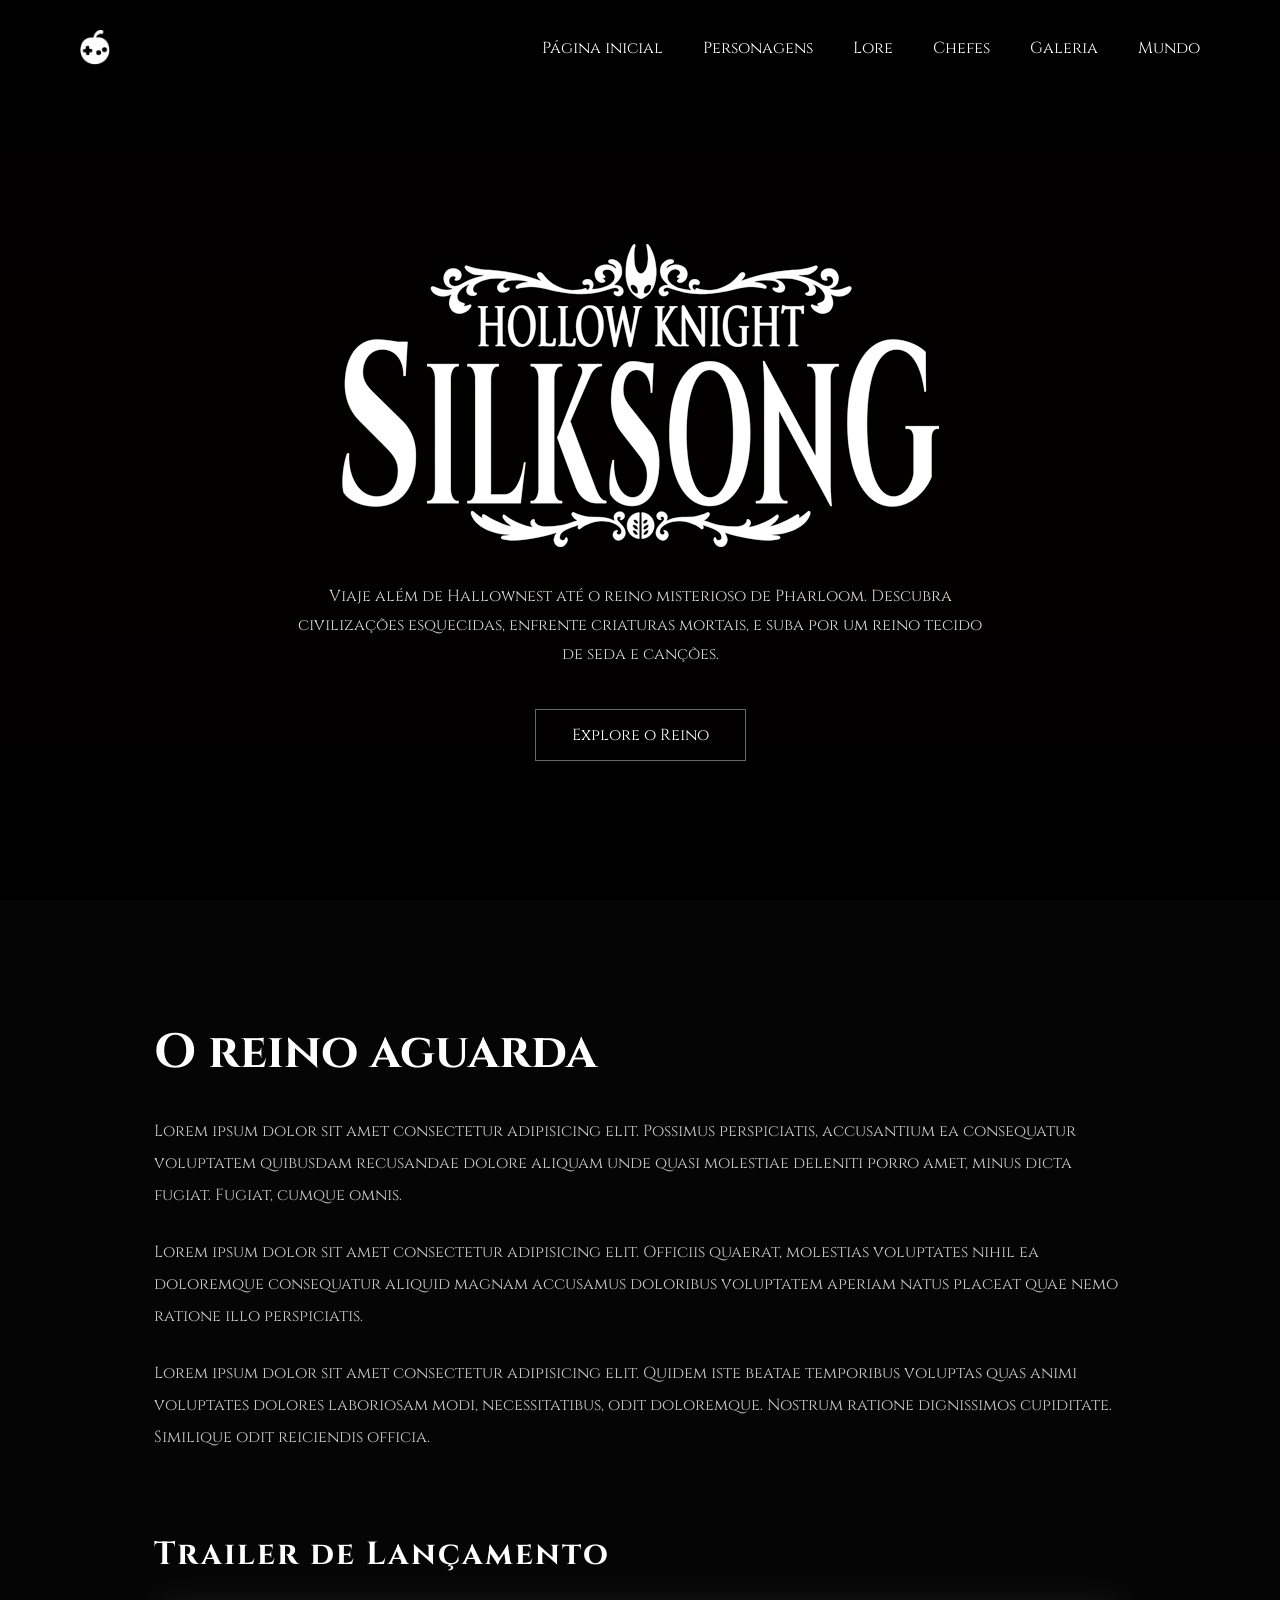
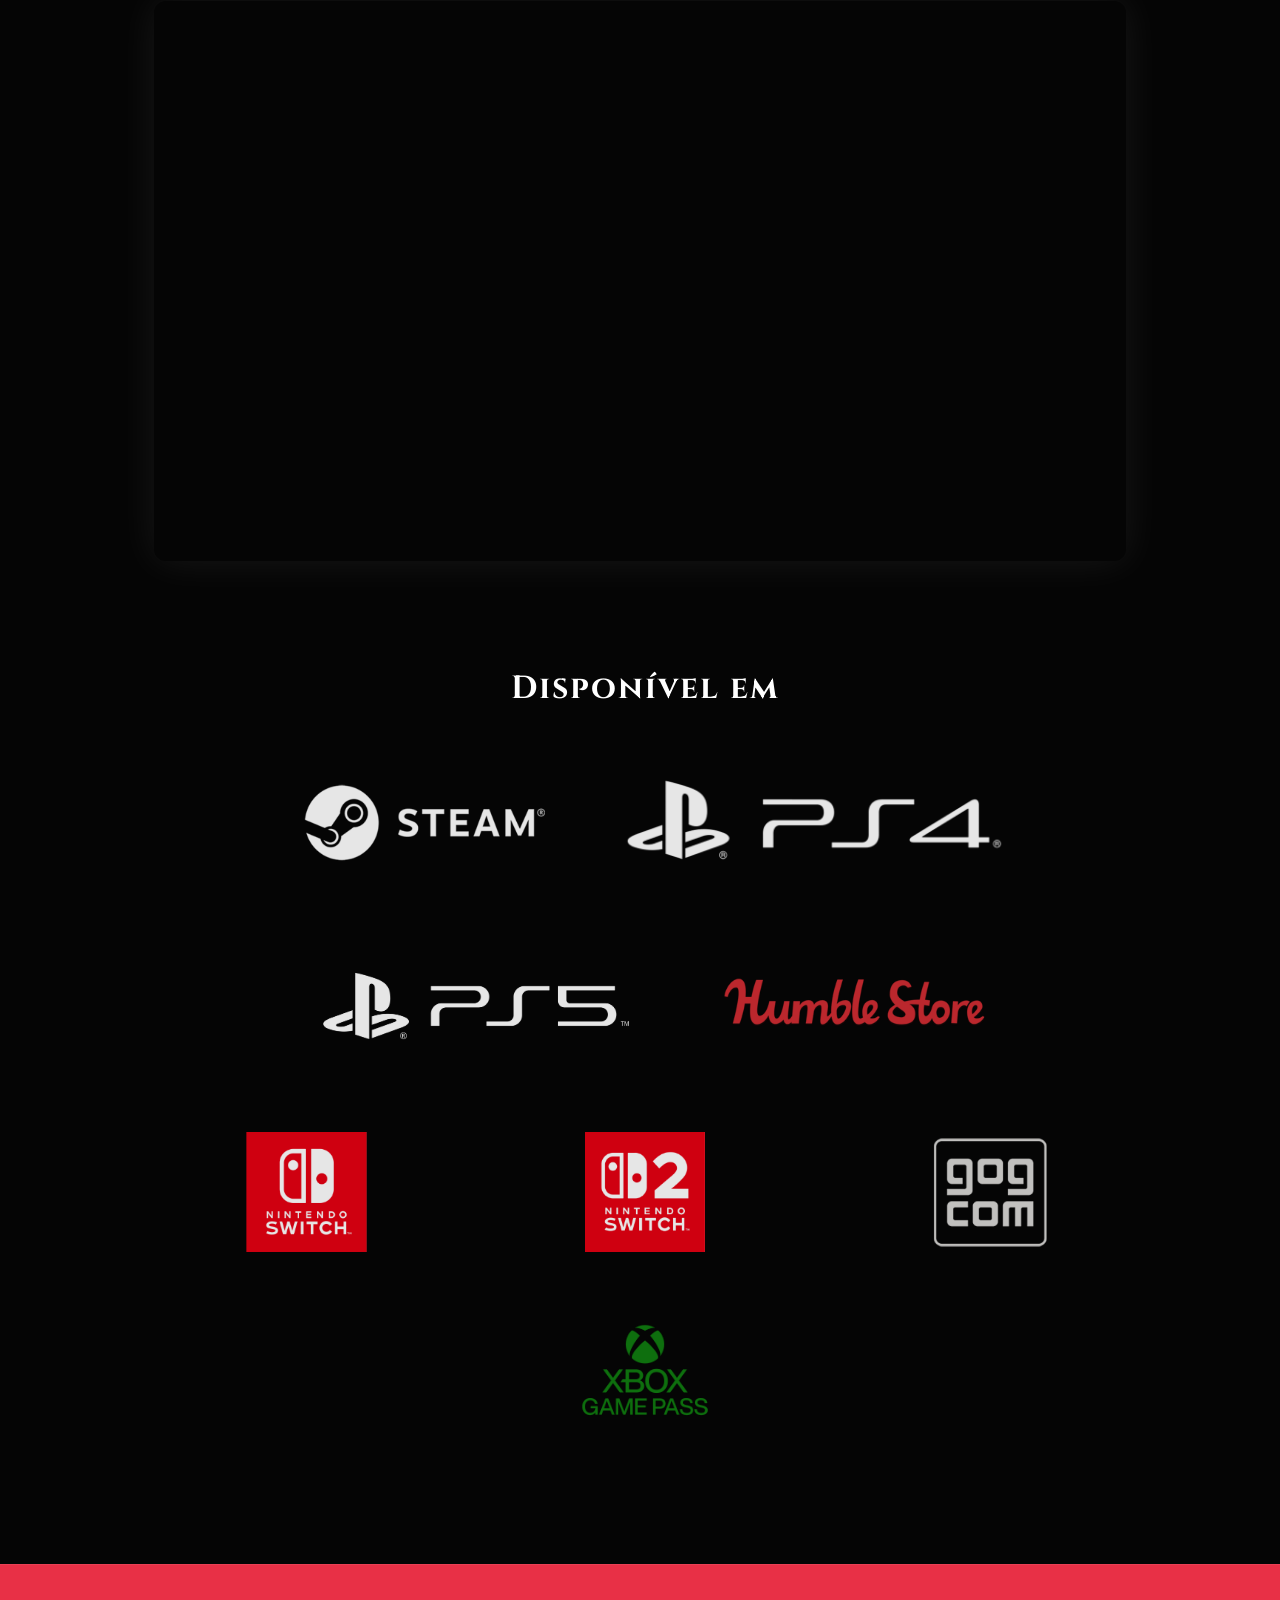
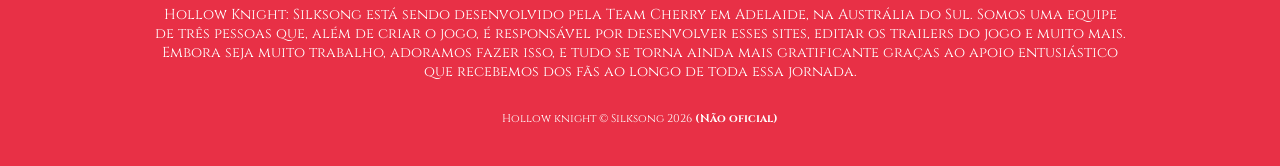
==== index.html @ f183158f "feat: add video and available platforms section" ====
<!DOCTYPE html>
<html lang="en">
<head>
    <meta charset="UTF-8" />
    <meta name="viewport" content="width=device-width, initial-scale=1.0" />
    <title>Hollow Knight: Silksong</title>
    <link rel="preconnect" href="https://fonts.googleapis.com">
    <link rel="preconnect" href="https://fonts.gstatic.com" crossorigin>
    <link href="https://fonts.googleapis.com/css2?family=Cinzel:wght@400;600;700&display=swap" rel="stylesheet">
    <link rel="stylesheet" href="css/style.css">
    <script src="scripts/intro-loop.js"></script>
</head>
<body>
    <header>
        <video autoplay muted playsinline id="intro-video" class="bg-video">
            <source src="video/intro.mp4" type="video/mp4">
        </video>
        <video muted loop playsinline id="loop-video" class="bg-video hidden">
            <source src="video/silksong-loop.mp4" type="video/mp4">
        </video>
        <!--
        <iframe
        src="https://www.youtube.com/embed/6XGeJwsUP9c?autoplay=1&mute=1&loop=1" class="bg-video">
        </iframe>
        -->
        <div class="overlay"></div>
        <nav>
            <img src="images/Team_Cherry_Logo_NoText_Small.png" alt="team cherry logo small" class="logo">
            <ul>
                <li><a href="#">Página inicial</a></li>
                <li><a href="pages/characters.html">Personagens</a></li>
                <li><a href="pages/lore.html">Lore</a></li>
                <li><a href="pages/bosses.html">Chefes</a></li>
                <li><a href="pages/gallery.html">Galeria</a></li>
                <li><a href="pages/world.html">Mundo</a></li>
            </ul>
        </nav>

        <div class="hero-content">

            <img src="images/logo.png" alt="silkong logo">

            <p>
                Viaje além de Hallownest até o reino misterioso de Pharloom.
                Descubra civilizações esquecidas, enfrente criaturas mortais,
                e suba por um reino tecido de seda e canções.
            </p>

            <a href="pages/world.html" class="hero-btn">
                Explore o Reino
            </a>

        </div>

    </header>
    <main>
        <section class="content">
            <h2>O reino aguarda</h2>

            <p>
                Lorem ipsum dolor sit amet consectetur adipisicing elit.
                Possimus perspiciatis, accusantium ea consequatur voluptatem
                quibusdam recusandae dolore aliquam unde quasi molestiae
                deleniti porro amet, minus dicta fugiat. Fugiat, cumque omnis.
            </p>

            <p>
                Lorem ipsum dolor sit amet consectetur adipisicing elit.
                Officiis quaerat, molestias voluptates nihil ea doloremque
                consequatur aliquid magnam accusamus doloribus voluptatem
                aperiam natus placeat quae nemo ratione illo perspiciatis.
            </p>

            <p>
                Lorem ipsum dolor sit amet consectetur adipisicing elit.
                Quidem iste beatae temporibus voluptas quas animi voluptates
                dolores laboriosam modi, necessitatibus, odit doloremque.
                Nostrum ratione dignissimos cupiditate. Similique odit
                reiciendis officia.
            </p>

            <div class="trailer-container">
                <h3>Trailer de Lançamento</h3>
                <iframe
                    src="https://www.youtube.com/embed/6XGeJwsUP9c"
                    title="Hollow Knight Silksong Trailer"
                    allowfullscreen>
                </iframe>
            </div>
        </section>

        <section class="platforms">
            <h2>Disponível em</h2>
            <div class="platform-logos">
                <a href="https://store.steampowered.com/app/1030300"><img src="images/steam.png" alt="Steam"></a>
                <a href="https://store.playstation.com/en-us/concept/10005908"><img src="images/ps4.png" alt="ps4"></a>
                <a href="https://store.playstation.com/en-us/concept/10005908"><img src="images/ps5.png" alt="ps5"></a>
                <a href="https://www.humblebundle.com/store/hollow-knight-silksong"><img src="images/humble-store.png" alt="Humble Store"></a>
                <a href="https://www.nintendo.com/us/store/products/hollow-knight-silksong-switch/"><img src="images/switch.png" alt="Nintendo Switch"></a>
                <a href="https://www.nintendo.com/us/store/products/hollow-knight-silksong-switch/"><img src="images/switch2.png" alt="switch2"></a>
                <a href="https://www.gog.com/game/hollow_knight_silksong"><img src="images/gog.png" alt="gog"></a>
                <a href="https://www.xbox.com/en-us/games/store/hollow-knight-silksong/9n116v0599hb"><img src="images/xbox-game-pass.png" alt="Xbox"></a>
            </div>
        </section>
    </main>
    <footer>
        <p style="margin-bottom: 30px;">Hollow Knight: Silksong está sendo desenvolvido pela Team Cherry em Adelaide, na Austrália do Sul. Somos uma equipe de três pessoas que, além de criar o jogo, é responsável por desenvolver esses sites, editar os trailers do jogo e muito mais. Embora seja muito trabalho, adoramos fazer isso, e tudo se torna ainda mais gratificante graças ao apoio entusiástico que recebemos dos fãs ao longo de toda essa jornada.</p>
        <p style="font-size: 0.7rem;">
            Hollow knight © Silksong 2026 <strong>(Não oficial)</strong>
        </p>
    </footer>

</body>
</html>
---- css/style.css ----
*{
    margin:0;
    padding:0;
    box-sizing:border-box;
}

body{
    background:#050505;
    color:white;
    font-family:'Cinzel', serif;
    overflow-x:hidden;
}

a{
    text-decoration:none;
    color:white;
}

ul{
    list-style:none;
}

header{
    position:relative;
    width:100%;
    height:100vh;
    overflow:hidden;
}

.bg-video{
    position:absolute;
    top:50%;
    left:50%;
    width:100%;
    height:100%;
    object-fit:cover;
    transform:translate(-50%, -50%);
    z-index:1;
}

.hidden {
    display: none;
}

.overlay{
    position:absolute;
    inset:0;

    background:
    linear-gradient(
        to bottom,
        rgba(0,0,0,0.7),
        rgba(20,0,0,0.2),
        rgba(0,0,0,0.9)
    );

    z-index:2;
}

nav{
    position:relative;
    z-index:5;

    display:flex;
    justify-content:space-between;
    align-items:center;

    padding:30px 80px;
}

.logo{
    width: 30px;
    height: 35px;
}

nav ul{
    display:flex;
    gap:40px;
}

nav a{
    position:relative;
    transition:0.3s;
}

nav a::after{
    content:'';

    position:absolute;
    left:0;
    bottom:-6px;

    width:0%;
    height:1px;

    background:white;

    transition:0.3s;
}

nav a:hover::after{
    width:100%;
}

.hero-content{
    position:relative;
    z-index:5;

    width:100%;
    height:calc(100vh - 100px);

    display:flex;
    flex-direction:column;
    justify-content:center;
    align-items:center;

    text-align:center;

    padding:20px;
}

.hero-content h1{
    font-size:5rem;
    letter-spacing:5px;

    text-shadow:
    0 0 20px rgba(255,255,255,0.2);
}

.hero-content p{
    margin-top:20px;

    max-width:700px;

    font-size:1rem;
    line-height:1.8;

    color:#d6d6d6;
}

.hero-btn{
    margin-top:40px;

    padding:14px 36px;

    border:1px solid rgba(255,255,255,0.4);

    background:transparent;
    color:white;

    font-family:'Cinzel', serif;

    cursor:pointer;

    transition:0.3s;
}

.hero-btn:hover{
    background:rgba(255,255,255,0.1);

    transform:translateY(-3px);
}

main{
    padding:120px 12%;
}

.content{
    max-width:1000px;
    margin:auto;
}

.content h2{
    font-size:3rem;
    margin-bottom:30px;
}

.content p{
    color:#c9c9c9;

    line-height:2;
    margin-bottom:25px;

    font-size:1rem;
}

footer {
    border-top:1px solid rgba(255,255,255,0.08);
    background-color: #e83046;
    padding:40px 12%;

    justify-content:space-between;
    align-items:center;

    flex-wrap:wrap;

    gap:20px;
}

footer p{
    color:#FFFF;
    font-size:0.9rem;
    text-align: center;
}

.footer-links{
    display:flex;
    gap:25px;
}

.footer-links a{
    color:#FFFF;
    transition:0.3s;
}

.footer-links a:hover{
    color:rgb(193, 193, 193);
}

@media(max-width:900px){

    nav{
        padding:25px 30px;
        flex-direction:column;
        gap:20px;
    }

    nav ul{
        gap:20px;
        flex-wrap:wrap;
        justify-content:center;
    }

    .hero-content h1{
        font-size:3rem;
    }

    .content h2{
        font-size:2rem;
    }

    footer{
        flex-direction:column;
        text-align:center;
    }

}

.trailer-container {
    margin-top:80px;
}

.trailer-container h3 {
    margin-bottom:25px;

    font-size:2rem;
    letter-spacing:2px;
}

.trailer-container iframe {
    width:100%;
    max-width:1000px;
    height:560px;

    border:none;
    border-radius:12px;

    box-shadow:
    0 0 40px rgba(255,255,255,0.08);
}

@media(max-width:900px){
    .trailer-container iframe{
        height:300px;
    }
}

.platforms{
    padding-left: 10px;
    margin-top: 100px;
    text-align:center;
}

.platforms h2{
    font-size:2rem;
    margin-bottom:50px;
    letter-spacing:2px;
}

.platform-logos{
    display:flex;
    justify-content:center;
    align-items:center;
    gap:60px;
    flex-wrap:wrap;
}

.platform-logos img{
    height:120px;
    width:auto;
    opacity:0.9;
    transition:0.3s;
}

.platform-logos img:hover{
    opacity:1;
    transform:translateY(-5px);
}
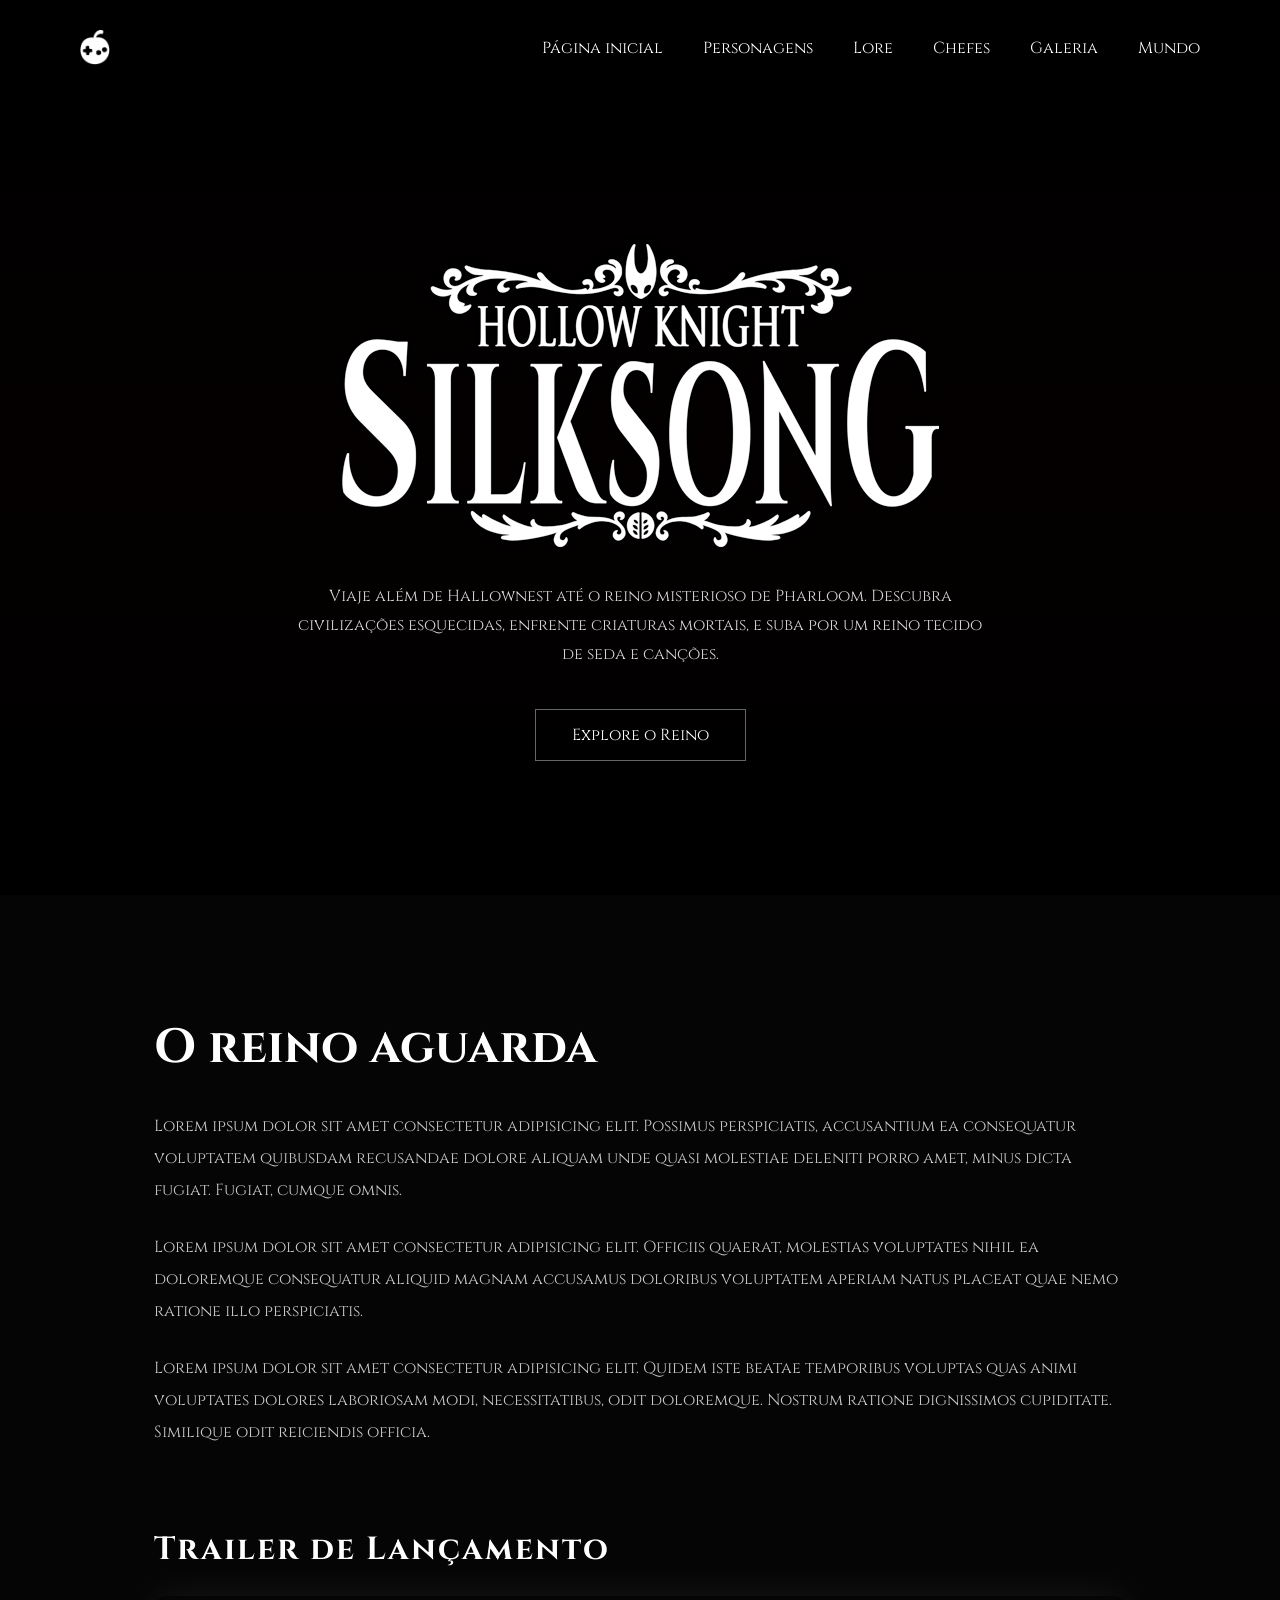
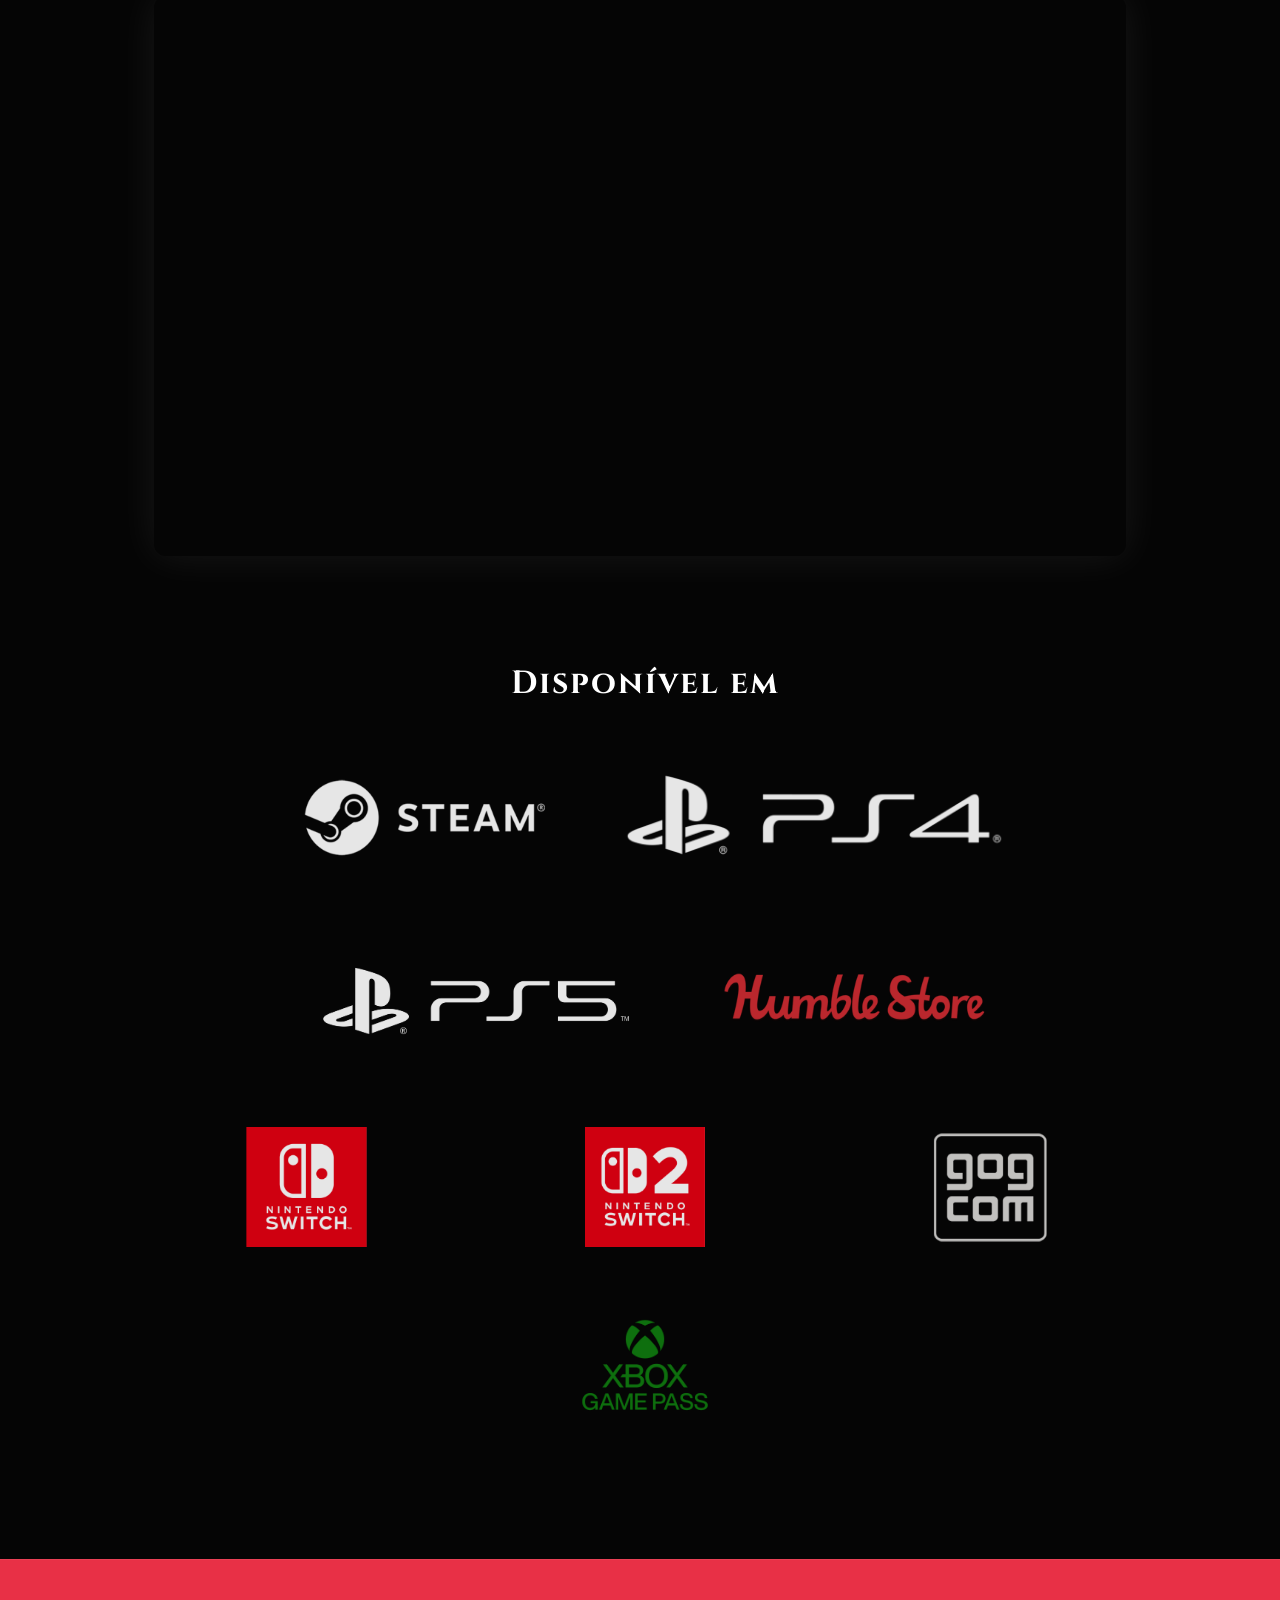
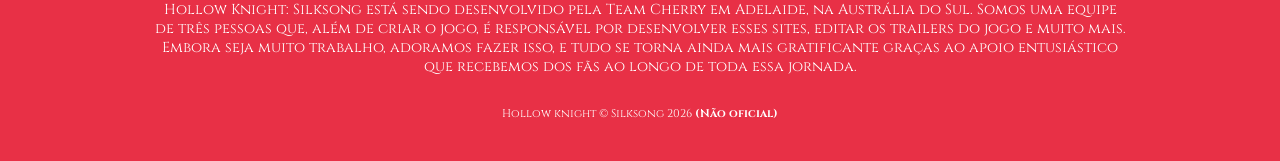
==== commit 0ecc5ba4: "feat: implement gallery.html" ====
--- a/index.html
+++ b/index.html
@@ -1,5 +1,5 @@
 <!DOCTYPE html>
-<html lang="en">
+<html lang="pt-br">
 <head>
     <meta charset="UTF-8" />
     <meta name="viewport" content="width=device-width, initial-scale=1.0" />
@@ -9,6 +9,7 @@
     <link href="https://fonts.googleapis.com/css2?family=Cinzel:wght@400;600;700&display=swap" rel="stylesheet">
     <link rel="stylesheet" href="css/style.css">
     <script src="scripts/intro-loop.js"></script>
+    <script src="scripts/add-footer.js"></script>
 </head>
 <body>
     <header>
@@ -25,7 +26,7 @@
         -->
         <div class="overlay"></div>
         <nav>
-            <img src="images/Team_Cherry_Logo_NoText_Small.png" alt="team cherry logo small" class="logo">
+            <img src="images/logos/Team_Cherry_Logo_NoText_Small.png" alt="team cherry logo small" class="logo">
             <ul>
                 <li><a href="#">Página inicial</a></li>
                 <li><a href="pages/characters.html">Personagens</a></li>
@@ -38,7 +39,7 @@
 
         <div class="hero-content">
 
-            <img src="images/logo.png" alt="silkong logo">
+            <img src="images/logos/logo.png" alt="silkong logo">
 
             <p>
                 Viaje além de Hallownest até o reino misterioso de Pharloom.
@@ -56,21 +57,18 @@
     <main>
         <section class="content">
             <h2>O reino aguarda</h2>
-
             <p>
                 Lorem ipsum dolor sit amet consectetur adipisicing elit.
                 Possimus perspiciatis, accusantium ea consequatur voluptatem
                 quibusdam recusandae dolore aliquam unde quasi molestiae
                 deleniti porro amet, minus dicta fugiat. Fugiat, cumque omnis.
             </p>
-
             <p>
                 Lorem ipsum dolor sit amet consectetur adipisicing elit.
                 Officiis quaerat, molestias voluptates nihil ea doloremque
                 consequatur aliquid magnam accusamus doloribus voluptatem
                 aperiam natus placeat quae nemo ratione illo perspiciatis.
             </p>
-
             <p>
                 Lorem ipsum dolor sit amet consectetur adipisicing elit.
                 Quidem iste beatae temporibus voluptas quas animi voluptates
@@ -78,7 +76,6 @@
                 Nostrum ratione dignissimos cupiditate. Similique odit
                 reiciendis officia.
             </p>
-
             <div class="trailer-container">
                 <h3>Trailer de Lançamento</h3>
                 <iframe
@@ -92,23 +89,17 @@
         <section class="platforms">
             <h2>Disponível em</h2>
             <div class="platform-logos">
-                <a href="https://store.steampowered.com/app/1030300"><img src="images/steam.png" alt="Steam"></a>
-                <a href="https://store.playstation.com/en-us/concept/10005908"><img src="images/ps4.png" alt="ps4"></a>
-                <a href="https://store.playstation.com/en-us/concept/10005908"><img src="images/ps5.png" alt="ps5"></a>
-                <a href="https://www.humblebundle.com/store/hollow-knight-silksong"><img src="images/humble-store.png" alt="Humble Store"></a>
-                <a href="https://www.nintendo.com/us/store/products/hollow-knight-silksong-switch/"><img src="images/switch.png" alt="Nintendo Switch"></a>
-                <a href="https://www.nintendo.com/us/store/products/hollow-knight-silksong-switch/"><img src="images/switch2.png" alt="switch2"></a>
-                <a href="https://www.gog.com/game/hollow_knight_silksong"><img src="images/gog.png" alt="gog"></a>
-                <a href="https://www.xbox.com/en-us/games/store/hollow-knight-silksong/9n116v0599hb"><img src="images/xbox-game-pass.png" alt="Xbox"></a>
+                <a href="https://store.steampowered.com/app/1030300"><img src="images/platforms/steam.png" alt="Steam"></a>
+                <a href="https://store.playstation.com/en-us/concept/10005908"><img src="images/platforms/ps4.png" alt="ps4"></a>
+                <a href="https://store.playstation.com/en-us/concept/10005908"><img src="images/platforms/ps5.png" alt="ps5"></a>
+                <a href="https://www.humblebundle.com/store/hollow-knight-silksong"><img src="images/platforms/humble-store.png" alt="Humble Store"></a>
+                <a href="https://www.nintendo.com/us/store/products/hollow-knight-silksong-switch/"><img src="images/platforms/switch.png" alt="Nintendo Switch"></a>
+                <a href="https://www.nintendo.com/us/store/products/hollow-knight-silksong-switch/"><img src="images/platforms/switch2.png" alt="switch2"></a>
+                <a href="https://www.gog.com/game/hollow_knight_silksong"><img src="images/platforms/gog.png" alt="gog"></a>
+                <a href="https://www.xbox.com/en-us/games/store/hollow-knight-silksong/9n116v0599hb"><img src="images/platforms/xbox-game-pass.png" alt="Xbox"></a>
             </div>
         </section>
     </main>
-    <footer>
-        <p style="margin-bottom: 30px;">Hollow Knight: Silksong está sendo desenvolvido pela Team Cherry em Adelaide, na Austrália do Sul. Somos uma equipe de três pessoas que, além de criar o jogo, é responsável por desenvolver esses sites, editar os trailers do jogo e muito mais. Embora seja muito trabalho, adoramos fazer isso, e tudo se torna ainda mais gratificante graças ao apoio entusiástico que recebemos dos fãs ao longo de toda essa jornada.</p>
-        <p style="font-size: 0.7rem;">
-            Hollow knight © Silksong 2026 <strong>(Não oficial)</strong>
-        </p>
-    </footer>
-
+    <!-- footer em /pages/footer.html -->
 </body>
 </html>
--- a/css/style.css
+++ b/css/style.css
@@ -23,7 +23,7 @@
 header{
     position:relative;
     width:100%;
-    height:100vh;
+    height:auto;
     overflow:hidden;
 }
 
@@ -305,4 +305,245 @@
 .platform-logos img:hover{
     opacity:1;
     transform:translateY(-5px);
+}
+
+.header-overlay{
+    position:absolute;
+    inset:0;
+
+    background:
+    radial-gradient(
+        circle at center,
+        rgba(120,0,0,0.15),
+        transparent 70%
+    );
+
+    pointer-events:none;
+}
+
+.page-title{
+    position:relative;
+    z-index:5;
+
+    flex:1;
+
+    display:flex;
+    flex-direction:column;
+    justify-content:center;
+    align-items:center;
+
+    text-align:center;
+
+    padding:40px 20px;
+}
+
+.page-title h1{
+    font-size:5rem;
+
+    letter-spacing:5px;
+
+    margin-bottom:20px;
+}
+
+.page-title p{
+    max-width:700px;
+
+    line-height:1.8;
+
+    color:#cfcfcf;
+}
+
+.gallery-main{
+    /* padding:100px 10%; */
+    /* padding: 40px 10% 100px; */
+    padding: 50px 10%;
+}
+
+.gallery-filters{
+    display:flex;
+
+    justify-content:center;
+
+    gap:20px;
+
+    flex-wrap:wrap;
+
+    margin-bottom:70px;
+}
+
+.filter-btn{
+    padding:12px 28px;
+
+    background:transparent;
+
+    border:1px solid rgba(255,255,255,0.15);
+
+    color:white;
+
+    cursor:pointer;
+
+    transition:0.3s;
+}
+
+.filter-btn:hover,
+.filter-btn.active{
+    background:rgba(255,255,255,0.08);
+
+    border-color:rgba(255,255,255,0.3);
+}
+
+.gallery-grid{
+    display:grid;
+
+    grid-template-columns:
+    repeat(auto-fit, minmax(320px, 1fr));
+
+    gap:30px;
+}
+
+.gallery-item{
+    overflow:hidden;
+
+    border-radius:12px;
+
+    background:#111;
+
+    transition:0.4s;
+}
+
+.gallery-item img{
+    width:100%;
+    height:100%;
+
+    display:block;
+
+    object-fit:cover;
+
+    transition:0.5s;
+}
+
+.gallery-item:hover{
+    transform:translateY(-6px);
+
+    box-shadow:
+    0 0 30px rgba(255,255,255,0.08);
+}
+
+.gallery-item:hover img{
+    transform:scale(1.05);
+}
+
+@media(max-width:900px){
+
+    .page-title h1{
+        font-size:3rem;
+    }
+
+    .gallery-main{
+        padding:80px 20px;
+    }
+}
+
+.gallery-slider{
+    position:relative;
+
+    width:100%;
+    height:65vh;
+
+    overflow:hidden;
+
+    margin-top:-120px;
+}
+
+.slides{
+    width:100%;
+    height:100%;
+}
+
+.slide{
+    position:absolute;
+
+    inset:0;
+
+    width:100%;
+    height:100%;
+
+    object-fit:cover;
+
+    opacity:0;
+
+    transform:scale(1.05);
+
+    transition:
+    opacity 1.5s ease,
+    transform 6s ease;
+
+    z-index:1;
+}
+
+.slide.active{
+    opacity:1;
+
+    transform:scale(1);
+}
+
+.slider-overlay{
+    position:absolute;
+    inset:0;
+
+    background:
+    linear-gradient(
+        to bottom,
+        rgba(0,0,0,0.7),
+        rgba(0,0,0,0.25),
+        rgba(0,0,0,0.85)
+    );
+
+    z-index:2;
+}
+
+.slider-content{
+    position:absolute;
+
+    top:50%;
+    left:50%;
+
+    transform:translate(-50%, -50%);
+
+    z-index:3;
+
+    text-align:center;
+
+    width:90%;
+}
+
+.slider-content h1{
+    font-size:5rem;
+
+    letter-spacing:5px;
+
+    margin-bottom:20px;
+
+    text-shadow:
+    0 0 25px rgba(255,255,255,0.2);
+}
+
+.slider-content p{
+    color:#d0d0d0;
+
+    font-size:1.1rem;
+
+    letter-spacing:1px;
+}
+
+@media(max-width:900px){
+
+    .gallery-slider{
+        height:50vh;
+    }
+
+    .slider-content h1{
+        font-size:3rem;
+    }
+
 }
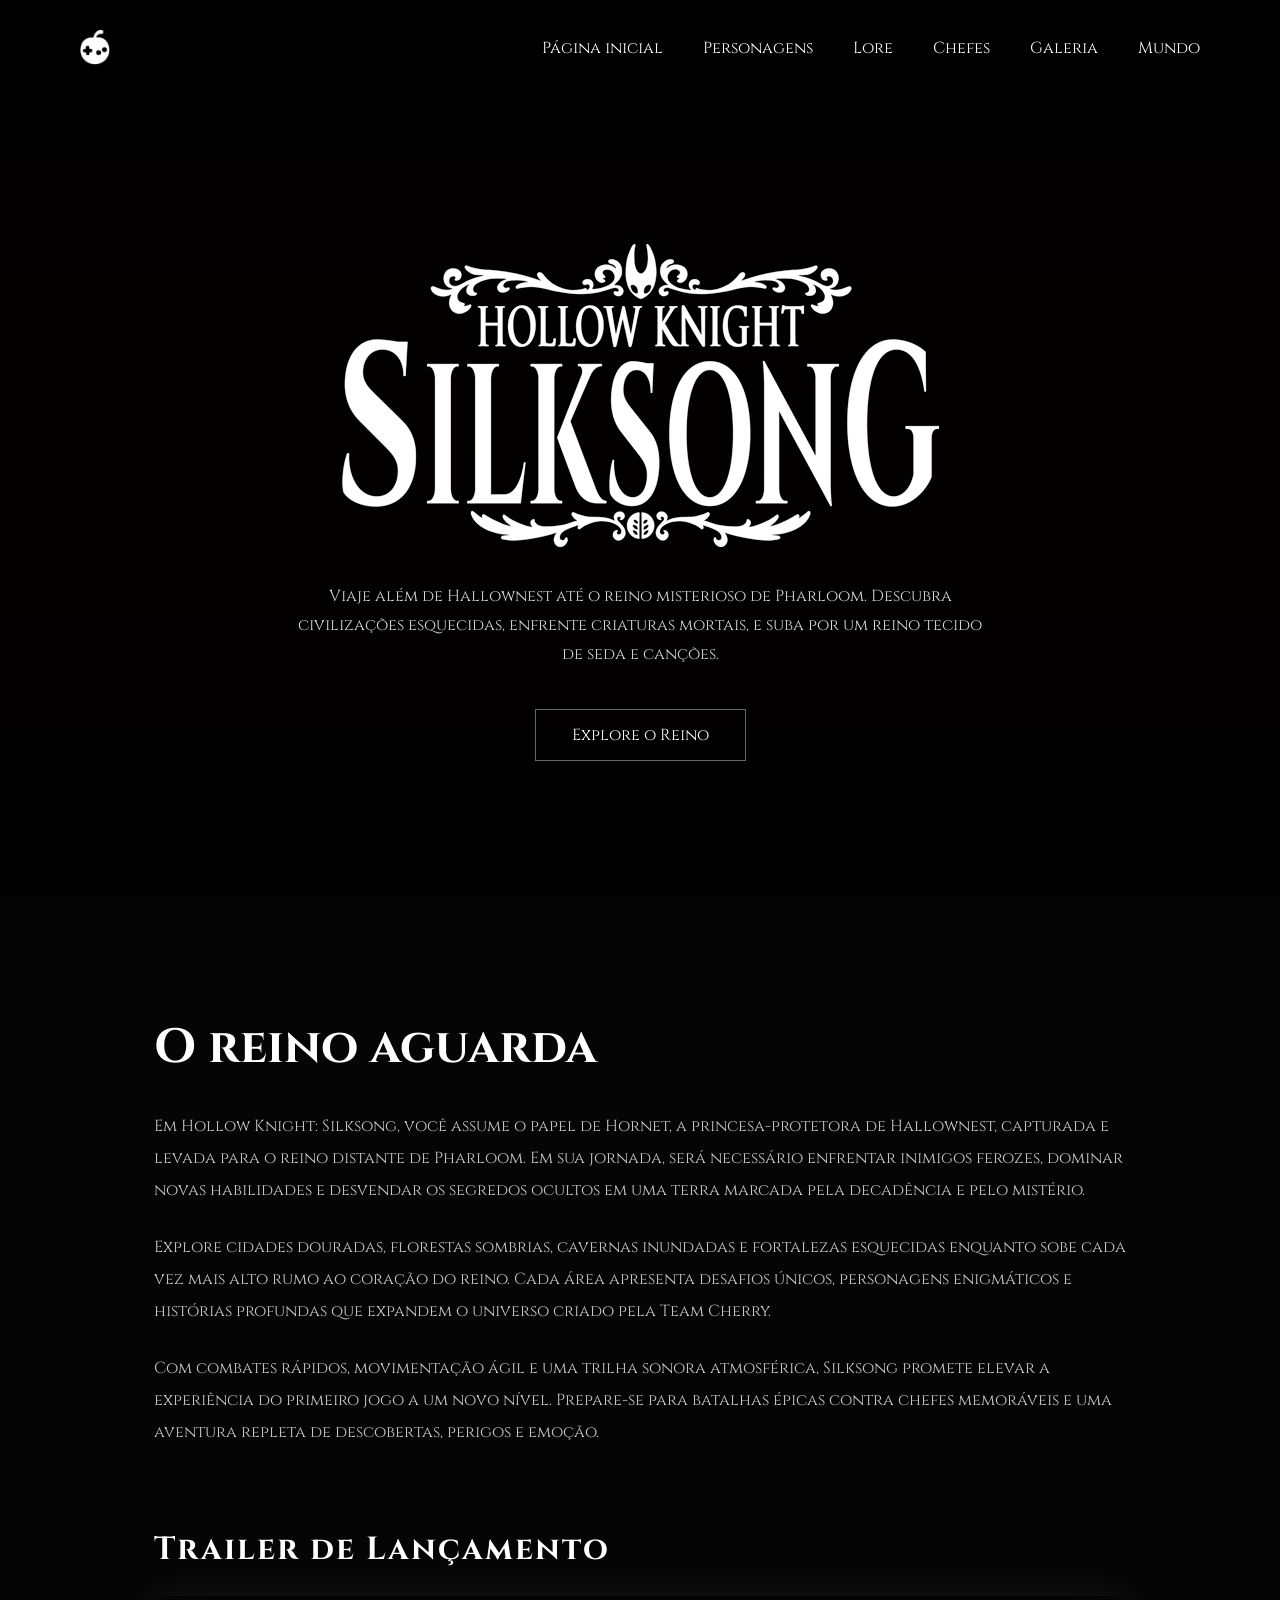
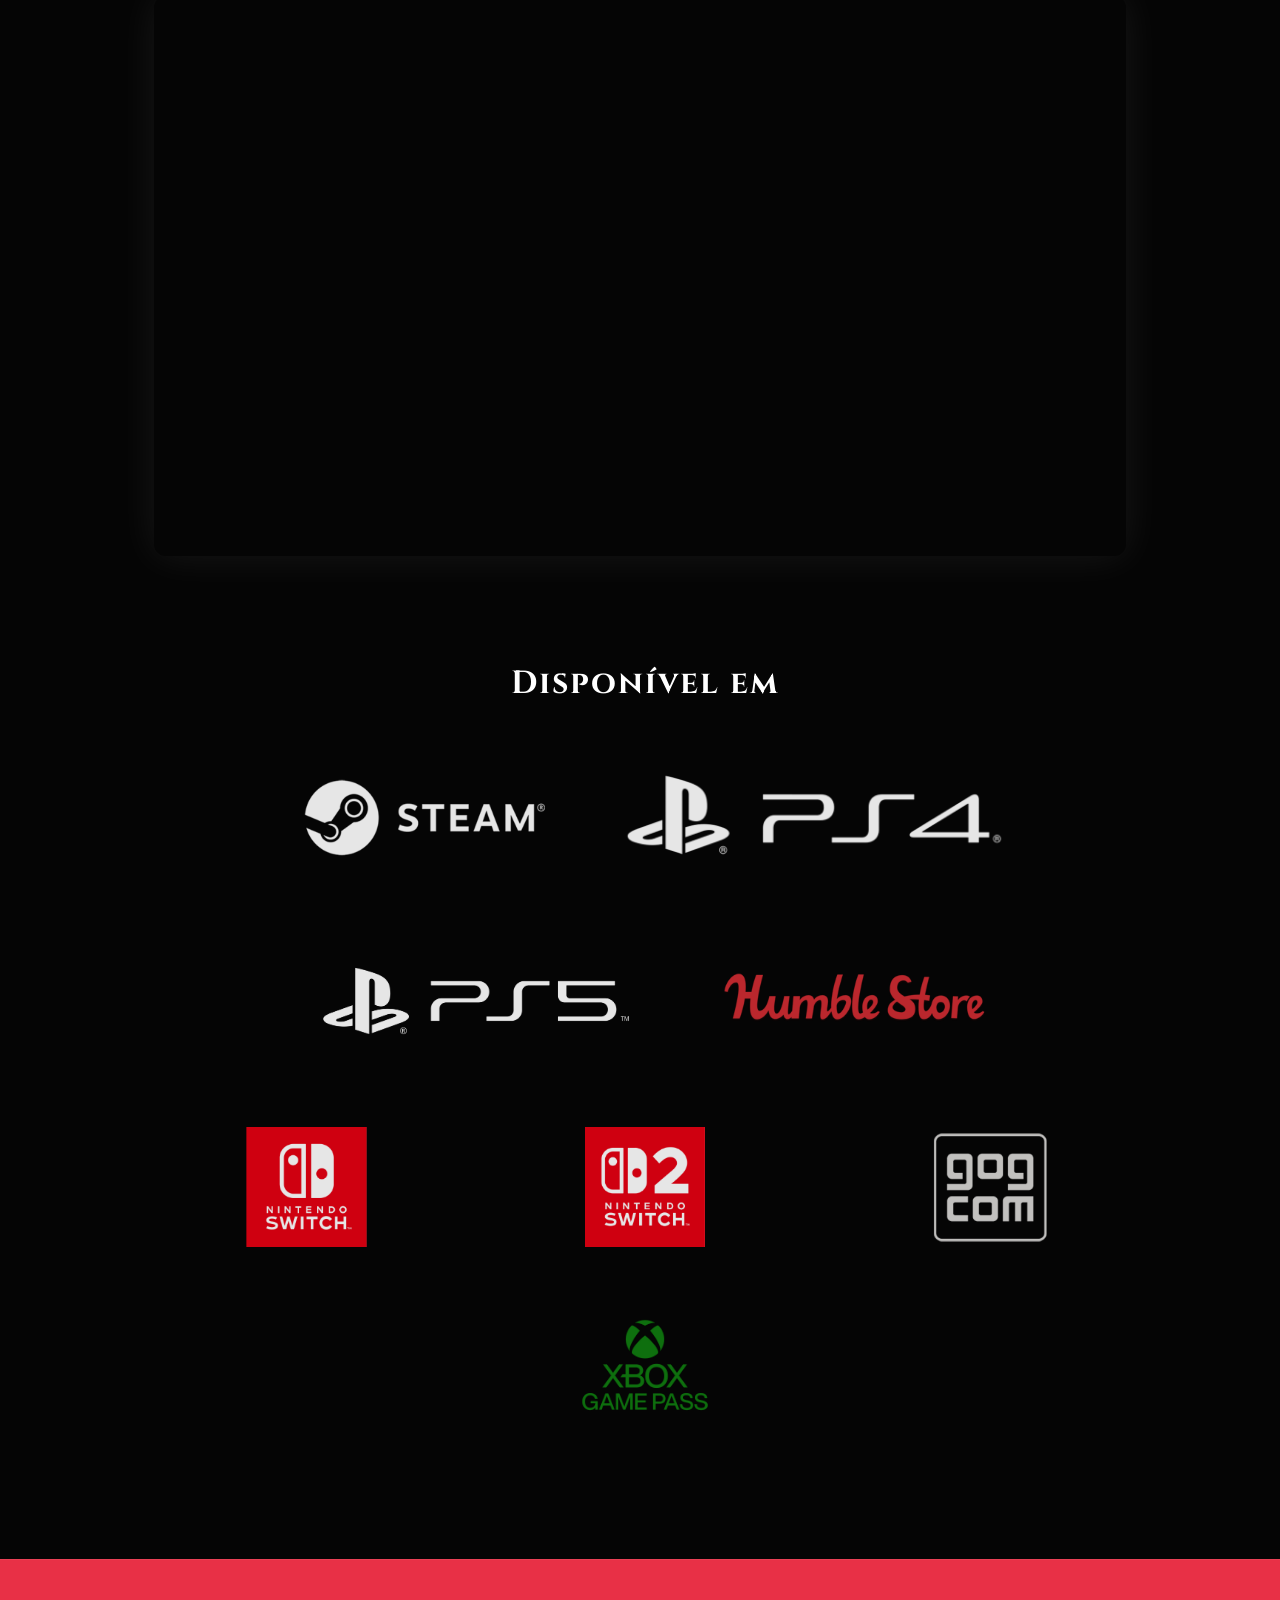
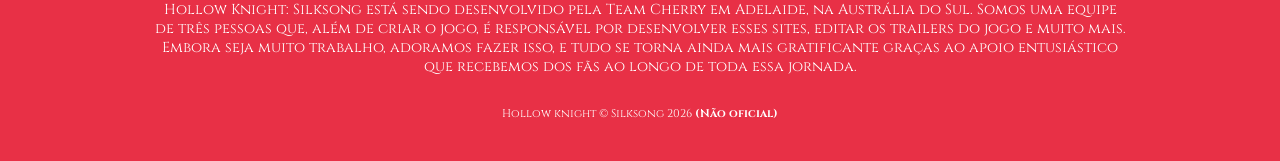
==== commit 6b7829bf: "chore: switch lorem text" ====
--- a/index.html
+++ b/index.html
@@ -36,11 +36,8 @@
                 <li><a href="pages/world.html">Mundo</a></li>
             </ul>
         </nav>
-
         <div class="hero-content">
-
             <img src="images/logos/logo.png" alt="silkong logo">
-
             <p>
                 Viaje além de Hallownest até o reino misterioso de Pharloom.
                 Descubra civilizações esquecidas, enfrente criaturas mortais,
@@ -58,23 +55,25 @@
         <section class="content">
             <h2>O reino aguarda</h2>
             <p>
-                Lorem ipsum dolor sit amet consectetur adipisicing elit.
-                Possimus perspiciatis, accusantium ea consequatur voluptatem
-                quibusdam recusandae dolore aliquam unde quasi molestiae
-                deleniti porro amet, minus dicta fugiat. Fugiat, cumque omnis.
+                Em Hollow Knight: Silksong, você assume o papel de Hornet,
+                a princesa-protetora de Hallownest, capturada e levada para
+                o reino distante de Pharloom. Em sua jornada, será necessário
+                enfrentar inimigos ferozes, dominar novas habilidades e desvendar
+                os segredos ocultos em uma terra marcada pela decadência e pelo mistério.
             </p>
+
             <p>
-                Lorem ipsum dolor sit amet consectetur adipisicing elit.
-                Officiis quaerat, molestias voluptates nihil ea doloremque
-                consequatur aliquid magnam accusamus doloribus voluptatem
-                aperiam natus placeat quae nemo ratione illo perspiciatis.
+                Explore cidades douradas, florestas sombrias, cavernas inundadas
+                e fortalezas esquecidas enquanto sobe cada vez mais alto rumo ao
+                coração do reino. Cada área apresenta desafios únicos, personagens
+                enigmáticos e histórias profundas que expandem o universo criado pela Team Cherry.
             </p>
+
             <p>
-                Lorem ipsum dolor sit amet consectetur adipisicing elit.
-                Quidem iste beatae temporibus voluptas quas animi voluptates
-                dolores laboriosam modi, necessitatibus, odit doloremque.
-                Nostrum ratione dignissimos cupiditate. Similique odit
-                reiciendis officia.
+                Com combates rápidos, movimentação ágil e uma trilha sonora atmosférica,
+                Silksong promete elevar a experiência do primeiro jogo a um novo nível.
+                Prepare-se para batalhas épicas contra chefes memoráveis e uma aventura
+                repleta de descobertas, perigos e emoção.
             </p>
             <div class="trailer-container">
                 <h3>Trailer de Lançamento</h3>
--- a/css/style.css
+++ b/css/style.css
@@ -546,4 +546,972 @@
         font-size:3rem;
     }
 
+}
+
+.image-viewer{
+    position:fixed;
+
+    inset:0;
+
+    background:rgba(0,0,0,0.92);
+
+    display:none;
+
+    justify-content:center;
+    align-items:center;
+
+    z-index:99999;
+
+    padding:40px;
+}
+
+.viewer-image{
+    max-width:90%;
+    max-height:90vh;
+
+    border-radius:10px;
+
+    box-shadow:
+    0 0 40px rgba(255,255,255,0.08);
+
+    animation:viewerFade 0.3s ease;
+}
+
+.close-viewer{
+    position:absolute;
+
+    top:30px;
+    right:40px;
+
+    font-size:3rem;
+
+    color:white;
+
+    cursor:pointer;
+
+    transition:0.3s;
+}
+
+.close-viewer:hover{
+    transform:scale(1.1);
+
+    opacity:0.7;
+}
+
+@keyframes viewerFade{
+
+    from{
+        opacity:0;
+        transform:scale(0.95);
+    }
+
+    to{
+        opacity:1;
+        transform:scale(1);
+    }
+
+}
+
+.lore-header{
+    position:relative;
+
+    min-height:75vh;
+
+    overflow:hidden;
+
+    background:
+    linear-gradient(
+        to bottom,
+        rgba(0,0,0,0.85),
+        rgba(20,0,0,0.55)
+    );
+}
+
+.lore-hero{
+    position:relative;
+
+    z-index:5;
+
+    min-height:75vh;
+
+    display:flex;
+    flex-direction:column;
+    justify-content:center;
+    align-items:center;
+
+    text-align:center;
+
+    padding:0 20px;
+}
+
+.lore-hero h1{
+    font-size:6rem;
+
+    letter-spacing:10px;
+
+    margin-bottom:30px;
+
+    text-shadow:
+    0 0 30px rgba(255,255,255,0.15);
+}
+
+.lore-hero p{
+    max-width:700px;
+
+    font-size:1.1rem;
+
+    line-height:2;
+
+    color:#d3d3d3;
+}
+
+.lore-main{
+    width:100%;
+}
+
+.lore-section{
+    display:flex;
+
+    align-items:center;
+
+    gap:80px;
+
+    padding:120px 10%;
+
+    flex-wrap:wrap;
+}
+
+.lore-section.reverse{
+    flex-direction:row-reverse;
+}
+
+.lore-text{
+    flex:1;
+
+    min-width:320px;
+}
+
+.section-subtitle{
+    display:block;
+
+    color:#b44;
+
+    letter-spacing:3px;
+
+    margin-bottom:20px;
+
+    text-transform:uppercase;
+
+    font-size:0.85rem;
+}
+
+.lore-text h2{
+    font-size:3rem;
+
+    margin-bottom:35px;
+
+    line-height:1.2;
+}
+
+.lore-text p{
+    color:#c9c9c9;
+
+    line-height:2;
+
+    margin-bottom:25px;
+}
+
+.lore-image{
+    flex:1;
+
+    min-width:320px;
+}
+
+.lore-image img{
+    width:100%;
+
+    border-radius:12px;
+
+    display:block;
+
+    box-shadow:
+    0 0 40px rgba(255,255,255,0.05);
+}
+
+.lore-full{
+    position:relative;
+
+    min-height:70vh;
+
+    display:flex;
+    justify-content:center;
+    align-items:center;
+
+    text-align:center;
+
+    overflow:hidden;
+
+    background:
+    url('../images/gallery/scenarios/09a_peak.png')
+    center/cover;
+}
+
+.lore-full-overlay{
+    position:absolute;
+    inset:0;
+
+    background:
+    linear-gradient(
+        to bottom,
+        rgba(0,0,0,0.8),
+        rgba(0,0,0,0.45),
+        rgba(0,0,0,0.9)
+    );
+}
+
+.lore-full-content{
+    position:relative;
+
+    z-index:5;
+
+    width:90%;
+
+    max-width:850px;
+}
+
+.lore-full-content h2{
+    font-size:4rem;
+
+    margin:30px 0;
+}
+
+.lore-full-content p{
+    line-height:2;
+
+    color:#d0d0d0;
+}
+
+.lore-ending{
+    padding-left: 20px;
+    margin-top: 100px;
+    text-align:center;
+}
+
+.lore-ending h2{
+    font-size:3rem;
+
+    margin-bottom:30px;
+}
+
+.lore-ending p{
+    color:#c8c8c8;
+}
+
+@media(max-width:900px){
+
+    .lore-hero h1{
+        font-size:3rem;
+    }
+
+    .lore-text h2{
+        font-size:2rem;
+    }
+
+    .lore-full-content h2{
+        font-size:2.5rem;
+    }
+
+    .lore-section{
+        padding:80px 20px;
+    }
+
+}
+
+.world-header{
+    position:relative;
+
+    min-height:75vh;
+
+    overflow:hidden;
+
+    background:
+    linear-gradient(
+        to bottom,
+        rgba(0,0,0,0.9),
+        rgba(25,0,0,0.5)
+    );
+}
+
+.world-hero{
+    position:relative;
+    z-index:5;
+    min-height:75vh;
+    display:flex;
+    flex-direction:column;
+    justify-content:center;
+    align-items:center;
+    text-align:center;
+    padding:20px;
+}
+
+.world-hero h1{
+    font-size:6rem;
+
+    letter-spacing:10px;
+
+    margin-bottom:25px;
+
+    text-shadow:
+    0 0 30px rgba(255,255,255,0.12);
+}
+
+.world-hero p{
+    max-width:700px;
+
+    line-height:2;
+
+    color:#d4d4d4;
+}
+
+.world-intro{
+    text-align:center;
+
+    padding:120px 20px 80px;
+}
+
+.world-intro h2{
+    font-size:3rem;
+
+    margin-bottom:30px;
+}
+
+.world-intro p{
+    max-width:800px;
+
+    margin:auto;
+
+    line-height:2;
+
+    color:#cfcfcf;
+}
+
+.world-section{
+    display:flex;
+
+    align-items:center;
+
+    gap:80px;
+
+    padding:120px 10%;
+
+    flex-wrap:wrap;
+}
+
+.world-section.reverse{
+    flex-direction:row-reverse;
+}
+
+.world-image{
+    flex:1;
+
+    min-width:320px;
+}
+
+.world-image img{
+    width:100%;
+
+    border-radius:14px;
+
+    display:block;
+
+    transition:0.5s;
+
+    box-shadow:
+    0 0 40px rgba(255,255,255,0.04);
+}
+
+.world-image img:hover{
+    transform:scale(1.02);
+}
+
+.world-text{
+    flex:1;
+
+    min-width:320px;
+}
+
+.world-number{
+    display:block;
+
+    margin-bottom:20px;
+
+    color:#a44;
+
+    font-size:0.9rem;
+
+    letter-spacing:4px;
+}
+
+.world-text h2{
+    font-size:3rem;
+
+    margin-bottom:30px;
+}
+
+.world-text p{
+    color:#cfcfcf;
+
+    line-height:2;
+
+    margin-bottom:25px;
+}
+
+.world-final{
+    position:relative;
+
+    min-height:100vh;
+
+    display:flex;
+    justify-content:center;
+    align-items:center;
+
+    overflow:hidden;
+
+    text-align:center;
+
+    padding:120px 20px;
+
+    background:
+    linear-gradient(
+        to bottom,
+        #050505,
+        #120202
+    );
+}
+
+.world-final-overlay{
+    position:absolute;
+    inset:0;
+
+    background:
+    radial-gradient(
+        circle at center,
+        rgba(120,0,0,0.2),
+        transparent 70%
+    );
+}
+
+.world-final-content{
+    position:relative;
+
+    z-index:5;
+
+    max-width:1000px;
+}
+
+.world-final-content h2{
+    font-size:5rem;
+
+    margin:30px 0;
+}
+
+.world-final-content p{
+    line-height:2;
+
+    color:#d0d0d0;
+
+    margin-bottom:60px;
+}
+
+.world-final-content img{
+    width:100%;
+
+    border-radius:14px;
+
+    box-shadow:
+    0 0 60px rgba(255,255,255,0.05);
+}
+
+@media(max-width:900px){
+
+    .world-hero h1{
+        font-size:3rem;
+    }
+
+    .world-text h2{
+        font-size:2rem;
+    }
+
+    .world-final-content h2{
+        font-size:3rem;
+    }
+
+    .world-section{
+        padding:80px 20px;
+    }
+
+}
+
+.bosses-header{
+    position:relative;
+
+    min-height:75vh;
+
+    overflow:hidden;
+
+    background:
+    linear-gradient(
+        to bottom,
+        rgba(0,0,0,0.92),
+        rgba(35,0,0,0.55)
+    );
+}
+
+.bosses-hero{
+    position:relative;
+
+    z-index:5;
+
+    min-height:75vh;
+
+    display:flex;
+    flex-direction:column;
+    justify-content:center;
+    align-items:center;
+
+    text-align:center;
+
+    padding:20px;
+}
+
+.bosses-hero h1{
+    font-size:6rem;
+
+    letter-spacing:10px;
+
+    margin-bottom:25px;
+
+    text-shadow:
+    0 0 30px rgba(255,255,255,0.12);
+}
+
+.bosses-hero p{
+    max-width:700px;
+
+    line-height:2;
+
+    color:#d3d3d3;
+}
+
+.bosses-intro{
+    text-align:center;
+
+    padding:120px 20px 80px;
+}
+
+.bosses-intro h2{
+    font-size:3rem;
+
+    margin-bottom:30px;
+}
+
+.bosses-intro p{
+    max-width:800px;
+
+    margin:auto;
+
+    line-height:2;
+
+    color:#cfcfcf;
+}
+
+.boss-section{
+    display:flex;
+
+    align-items:center;
+
+    gap:80px;
+
+    padding:120px 10%;
+
+    flex-wrap:wrap;
+}
+
+.boss-section.reverse{
+    flex-direction:row-reverse;
+}
+
+.boss-image{
+    flex:1;
+
+    min-width:320px;
+}
+
+.boss-image img{
+    width:100%;
+
+    border-radius:14px;
+
+    display:block;
+
+    transition:0.5s;
+
+    box-shadow:
+    0 0 40px rgba(255,255,255,0.05);
+}
+
+.boss-image img:hover{
+    transform:scale(1.02);
+}
+
+.boss-text{
+    flex:1;
+
+    min-width:320px;
+}
+
+.boss-number{
+    display:block;
+
+    margin-bottom:20px;
+
+    color:#a44;
+
+    letter-spacing:4px;
+
+    font-size:0.9rem;
+}
+
+.boss-text h2{
+    font-size:3rem;
+
+    margin-bottom:30px;
+}
+
+.boss-text p{
+    color:#d0d0d0;
+
+    line-height:2;
+
+    margin-bottom:25px;
+}
+
+.boss-final{
+    position:relative;
+
+    min-height:100vh;
+
+    display:flex;
+    justify-content:center;
+    align-items:center;
+
+    text-align:center;
+
+    overflow:hidden;
+
+    padding:120px 20px;
+
+    background:
+    linear-gradient(
+        to bottom,
+        #050505,
+        #140000
+    );
+}
+
+.boss-final-overlay{
+    position:absolute;
+    inset:0;
+
+    background:
+    radial-gradient(
+        circle at center,
+        rgba(120,0,0,0.2),
+        transparent 70%
+    );
+}
+
+.boss-final-content{
+    position:relative;
+
+    z-index:5;
+
+    max-width:1000px;
+}
+
+.boss-final-content h2{
+    font-size:5rem;
+
+    margin:30px 0;
+}
+
+.boss-final-content p{
+    line-height:2;
+
+    color:#d0d0d0;
+
+    margin-bottom:30px;
+}
+
+.boss-final-content img{
+    width:100%;
+
+    margin-top:50px;
+
+    border-radius:14px;
+
+    box-shadow:
+    0 0 60px rgba(255,255,255,0.05);
+}
+
+@media(max-width:900px){
+
+    .bosses-hero h1{
+        font-size:3rem;
+    }
+
+    .boss-text h2{
+        font-size:2rem;
+    }
+
+    .boss-final-content h2{
+        font-size:3rem;
+    }
+
+    .boss-section{
+        padding:80px 20px;
+    }
+
+}
+
+.characters-header{
+    position:relative;
+
+    min-height:75vh;
+
+    overflow:hidden;
+
+    background:
+    linear-gradient(
+        to bottom,
+        rgba(0,0,0,0.92),
+        rgba(40,0,0,0.5)
+    );
+}
+
+.characters-hero{
+    position:relative;
+
+    z-index:5;
+
+    min-height:75vh;
+
+    display:flex;
+    flex-direction:column;
+    justify-content:center;
+    align-items:center;
+
+    text-align:center;
+
+    padding:20px;
+}
+
+.characters-hero h1{
+    font-size:6rem;
+
+    letter-spacing:10px;
+
+    margin-bottom:25px;
+
+    text-shadow:
+    0 0 30px rgba(255,255,255,0.12);
+}
+
+.characters-hero p{
+    max-width:700px;
+
+    line-height:2;
+
+    color:#d4d4d4;
+}
+
+.characters-intro{
+    text-align:center;
+
+    padding:120px 20px 80px;
+}
+
+.characters-intro h2{
+    font-size:3rem;
+
+    margin-bottom:30px;
+}
+
+.characters-intro p{
+    max-width:800px;
+
+    margin:auto;
+
+    line-height:2;
+
+    color:#cfcfcf;
+}
+
+.character-section{
+    display:flex;
+
+    align-items:center;
+
+    gap:80px;
+
+    padding:120px 10%;
+
+    flex-wrap:wrap;
+}
+
+.character-section.reverse{
+    flex-direction:row-reverse;
+}
+
+.character-image{
+    flex:1;
+
+    min-width:320px;
+}
+
+.character-image img{
+    width:100%;
+
+    border-radius:14px;
+
+    display:block;
+
+    transition:0.5s;
+
+    box-shadow:
+    0 0 40px rgba(255,255,255,0.05);
+}
+
+.character-image img:hover{
+    transform:scale(1.02);
+}
+
+.character-text{
+    flex:1;
+
+    min-width:320px;
+}
+
+.character-number{
+    display:block;
+
+    margin-bottom:20px;
+
+    color:#a44;
+
+    letter-spacing:4px;
+
+    font-size:0.9rem;
+}
+
+.character-text h2{
+    font-size:3rem;
+
+    margin-bottom:30px;
+}
+
+.character-text p{
+    color:#d0d0d0;
+
+    line-height:2;
+
+    margin-bottom:25px;
+}
+
+.characters-final{
+    position:relative;
+
+    min-height:100vh;
+
+    display:flex;
+    justify-content:center;
+    align-items:center;
+
+    text-align:center;
+
+    overflow:hidden;
+
+    padding:120px 20px;
+
+    background:
+    linear-gradient(
+        to bottom,
+        #050505,
+        #140000
+    );
+}
+
+.characters-final-overlay{
+    position:absolute;
+    inset:0;
+
+    background:
+    radial-gradient(
+        circle at center,
+        rgba(120,0,0,0.2),
+        transparent 70%
+    );
+}
+
+.characters-final-content{
+    position:relative;
+
+    z-index:5;
+
+    max-width:1000px;
+}
+
+.characters-final-content h2{
+    font-size:5rem;
+
+    margin:30px 0;
+}
+
+.characters-final-content p{
+    line-height:2;
+
+    color:#d0d0d0;
+
+    margin-bottom:30px;
+}
+
+.characters-final-content img{
+    width:100%;
+
+    margin-top:50px;
+
+    border-radius:14px;
+
+    box-shadow:
+    0 0 60px rgba(255,255,255,0.05);
+}
+
+@media(max-width:900px){
+
+    .characters-hero h1{
+        font-size:3rem;
+    }
+
+    .character-text h2{
+        font-size:2rem;
+    }
+
+    .characters-final-content h2{
+        font-size:3rem;
+    }
+
+    .character-section{
+        padding:80px 20px;
+    }
+
 }
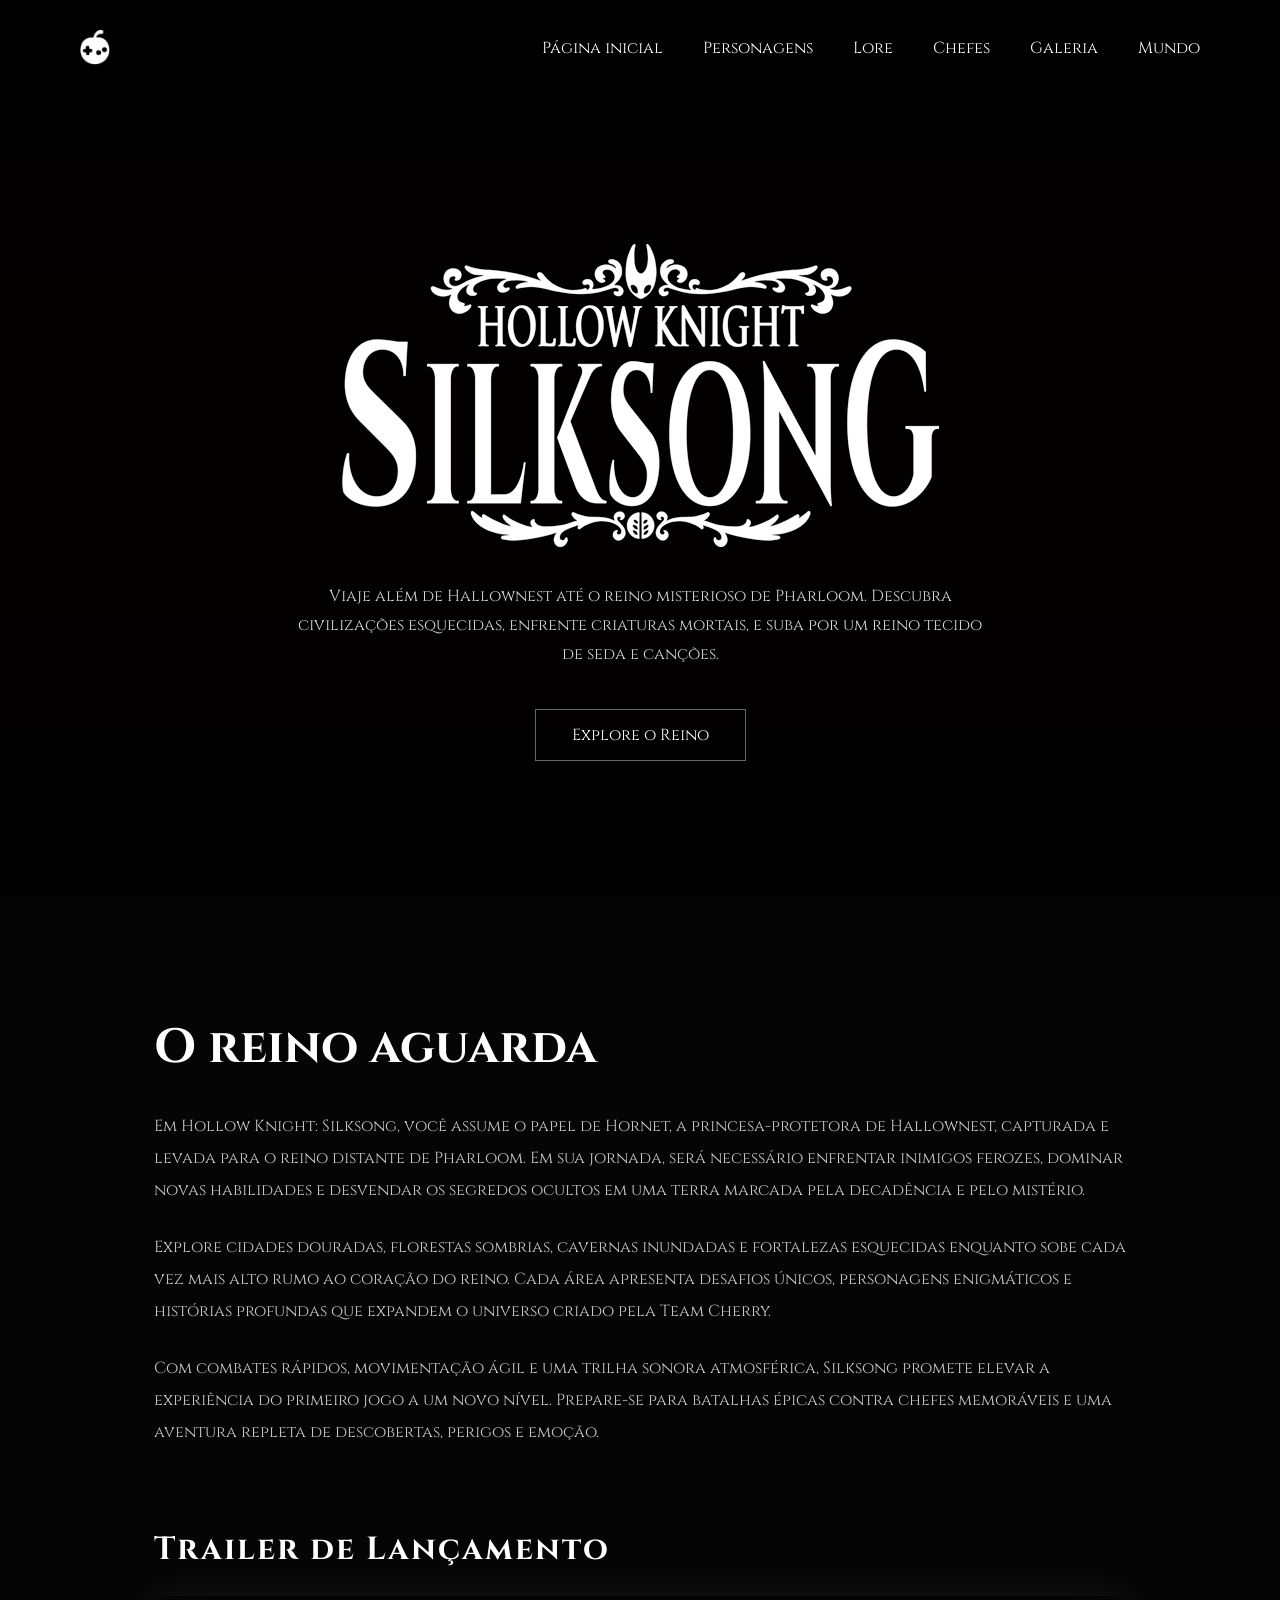
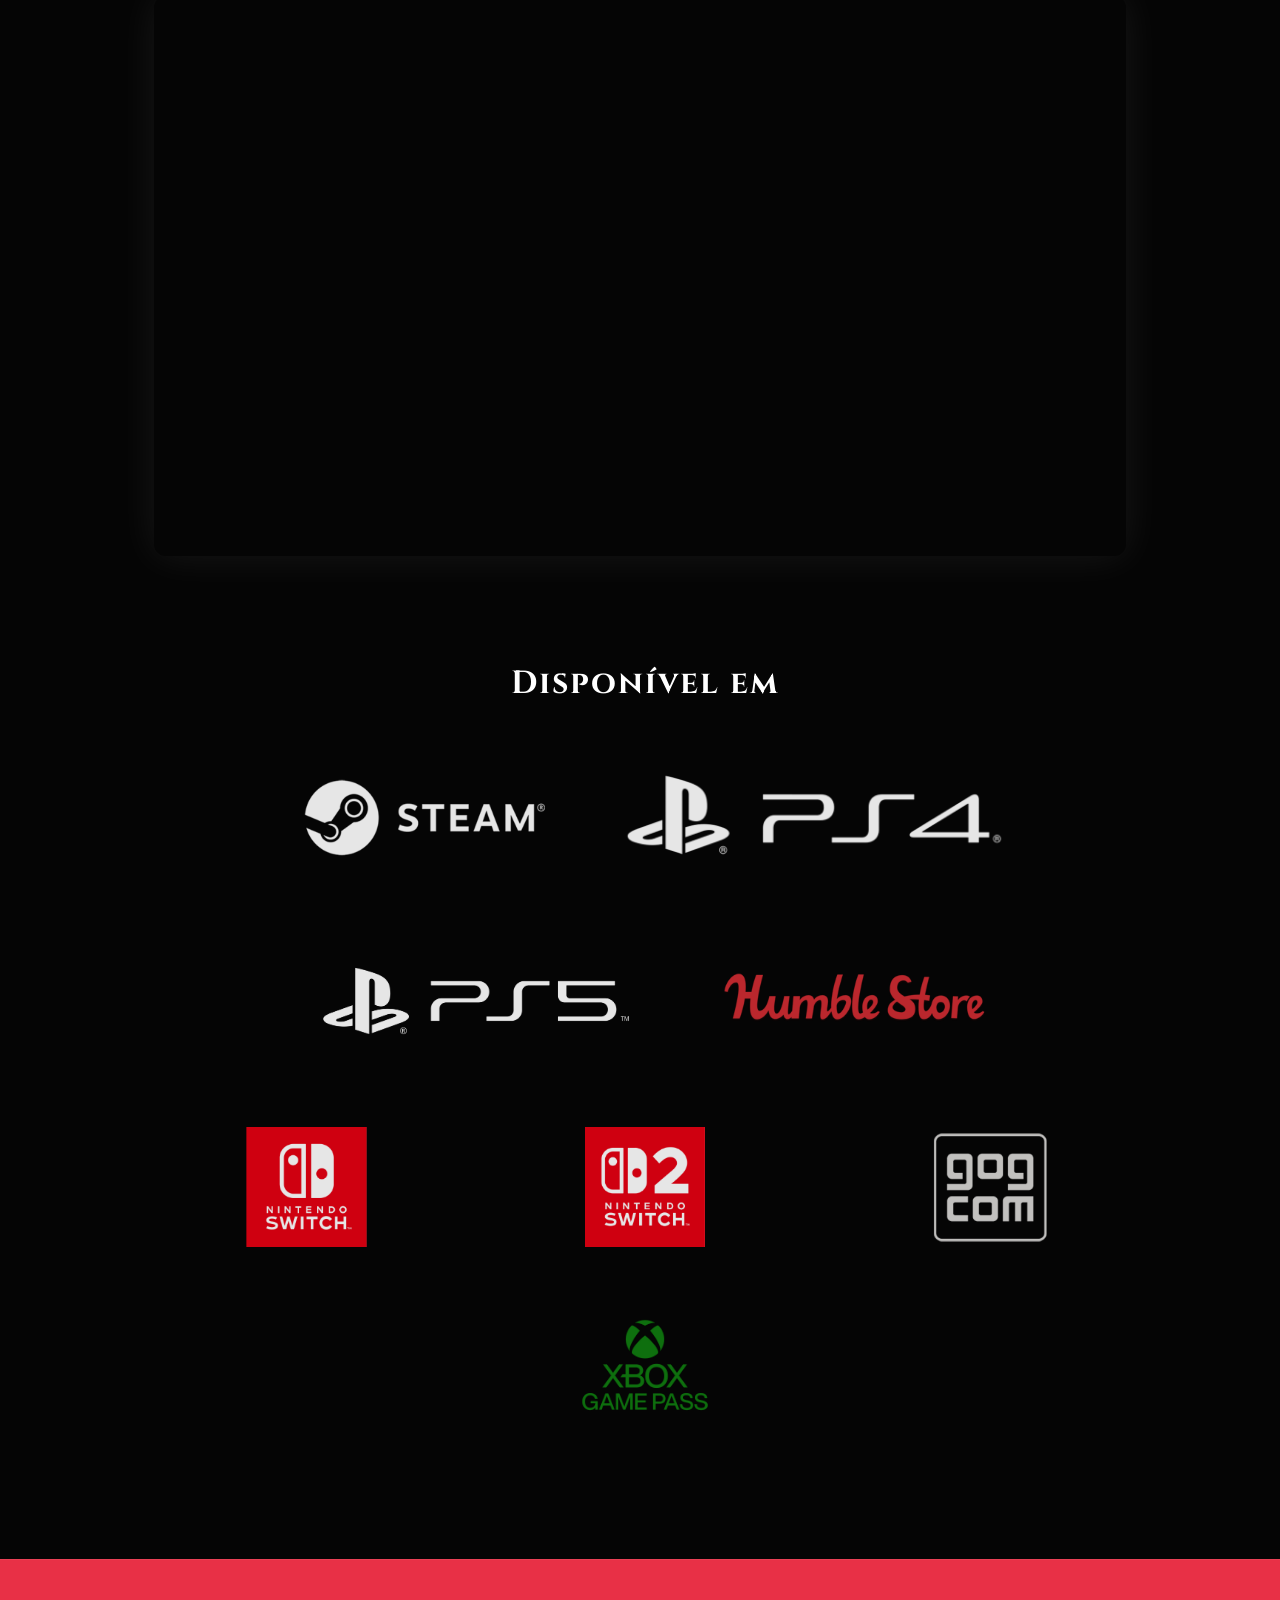
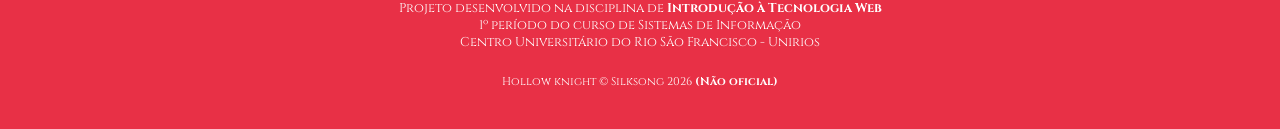
==== commit 22e664b8: "chore: add icon to all pages" ====
--- a/index.html
+++ b/index.html
@@ -8,8 +8,9 @@
     <link rel="preconnect" href="https://fonts.gstatic.com" crossorigin>
     <link href="https://fonts.googleapis.com/css2?family=Cinzel:wght@400;600;700&display=swap" rel="stylesheet">
     <link rel="stylesheet" href="css/style.css">
-    <script src="scripts/intro-loop.js"></script>
-    <script src="scripts/add-footer.js"></script>
+    <script src="js/intro-loop.js"></script>
+    <script src="js/add-footer.js"></script>
+    <link rel="shortcut icon" href="images/logos/hollowknight.ico" type="image/x-icon">
 </head>
 <body>
     <header>
--- a/css/style.css
+++ b/css/style.css
@@ -1,33 +1,32 @@
-*{
+* {
     margin:0;
     padding:0;
     box-sizing:border-box;
 }
 
-body{
+body {
     background:#050505;
     color:white;
     font-family:'Cinzel', serif;
     overflow-x:hidden;
 }
 
-a{
+a {
     text-decoration:none;
     color:white;
 }
 
-ul{
+ul {
     list-style:none;
 }
 
-header{
+header {
     position:relative;
     width:100%;
     height:auto;
     overflow:hidden;
 }
-
-.bg-video{
+.bg-video {
     position:absolute;
     top:50%;
     left:50%;
@@ -45,7 +44,6 @@
 .overlay{
     position:absolute;
     inset:0;
-
     background:
     linear-gradient(
         to bottom,
@@ -53,18 +51,15 @@
         rgba(20,0,0,0.2),
         rgba(0,0,0,0.9)
     );
-
     z-index:2;
 }
 
 nav{
     position:relative;
     z-index:5;
-
     display:flex;
     justify-content:space-between;
     align-items:center;
-
     padding:30px 80px;
 }
 
@@ -82,19 +77,14 @@
     position:relative;
     transition:0.3s;
 }
-
 nav a::after{
     content:'';
-
     position:absolute;
     left:0;
     bottom:-6px;
-
     width:0%;
     height:1px;
-
     background:white;
-
     transition:0.3s;
 }
 
@@ -105,82 +95,58 @@
 .hero-content{
     position:relative;
     z-index:5;
-
     width:100%;
     height:calc(100vh - 100px);
-
     display:flex;
     flex-direction:column;
     justify-content:center;
     align-items:center;
-
-    text-align:center;
-
+    text-align:center;
     padding:20px;
 }
-
 .hero-content h1{
     font-size:5rem;
     letter-spacing:5px;
-
     text-shadow:
     0 0 20px rgba(255,255,255,0.2);
 }
-
 .hero-content p{
     margin-top:20px;
-
     max-width:700px;
-
     font-size:1rem;
     line-height:1.8;
-
     color:#d6d6d6;
 }
-
 .hero-btn{
     margin-top:40px;
-
     padding:14px 36px;
-
     border:1px solid rgba(255,255,255,0.4);
-
     background:transparent;
     color:white;
-
     font-family:'Cinzel', serif;
-
     cursor:pointer;
-
     transition:0.3s;
 }
-
 .hero-btn:hover{
     background:rgba(255,255,255,0.1);
-
     transform:translateY(-3px);
 }
 
 main{
     padding:120px 12%;
 }
-
 .content{
     max-width:1000px;
     margin:auto;
 }
-
 .content h2{
     font-size:3rem;
     margin-bottom:30px;
 }
-
 .content p{
     color:#c9c9c9;
-
     line-height:2;
     margin-bottom:25px;
-
     font-size:1rem;
 }
 
@@ -188,13 +154,6 @@
     border-top:1px solid rgba(255,255,255,0.08);
     background-color: #e83046;
     padding:40px 12%;
-
-    justify-content:space-between;
-    align-items:center;
-
-    flex-wrap:wrap;
-
-    gap:20px;
 }
 
 footer p{
@@ -202,77 +161,32 @@
     font-size:0.9rem;
     text-align: center;
 }
-
 .footer-links{
     display:flex;
     gap:25px;
 }
-
 .footer-links a{
     color:#FFFF;
     transition:0.3s;
 }
-
 .footer-links a:hover{
     color:rgb(193, 193, 193);
 }
 
-@media(max-width:900px){
-
-    nav{
-        padding:25px 30px;
-        flex-direction:column;
-        gap:20px;
-    }
-
-    nav ul{
-        gap:20px;
-        flex-wrap:wrap;
-        justify-content:center;
-    }
-
-    .hero-content h1{
-        font-size:3rem;
-    }
-
-    .content h2{
-        font-size:2rem;
-    }
-
-    footer{
-        flex-direction:column;
-        text-align:center;
-    }
-
-}
-
-.trailer-container {
-    margin-top:80px;
-}
-
+.trailer-container { margin-top:80px; }
 .trailer-container h3 {
     margin-bottom:25px;
-
     font-size:2rem;
     letter-spacing:2px;
 }
-
 .trailer-container iframe {
     width:100%;
     max-width:1000px;
     height:560px;
-
     border:none;
     border-radius:12px;
-
     box-shadow:
     0 0 40px rgba(255,255,255,0.08);
-}
-
-@media(max-width:900px){
-    .trailer-container iframe{
-        height:300px;
-    }
 }
 
 .platforms{
@@ -280,13 +194,11 @@
     margin-top: 100px;
     text-align:center;
 }
-
 .platforms h2{
     font-size:2rem;
     margin-bottom:50px;
     letter-spacing:2px;
 }
-
 .platform-logos{
     display:flex;
     justify-content:center;
@@ -294,203 +206,129 @@
     gap:60px;
     flex-wrap:wrap;
 }
-
 .platform-logos img{
     height:120px;
     width:auto;
     opacity:0.9;
     transition:0.3s;
 }
-
 .platform-logos img:hover{
     opacity:1;
     transform:translateY(-5px);
 }
-
 .header-overlay{
     position:absolute;
     inset:0;
-
     background:
     radial-gradient(
         circle at center,
         rgba(120,0,0,0.15),
         transparent 70%
     );
-
     pointer-events:none;
 }
-
 .page-title{
     position:relative;
     z-index:5;
-
     flex:1;
-
     display:flex;
     flex-direction:column;
     justify-content:center;
     align-items:center;
-
-    text-align:center;
-
+    text-align:center;
     padding:40px 20px;
 }
-
 .page-title h1{
     font-size:5rem;
-
     letter-spacing:5px;
-
     margin-bottom:20px;
 }
-
 .page-title p{
     max-width:700px;
-
     line-height:1.8;
-
-    color:#cfcfcf;
-}
-
+}
 .gallery-main{
-    /* padding:100px 10%; */
-    /* padding: 40px 10% 100px; */
     padding: 50px 10%;
 }
-
 .gallery-filters{
     display:flex;
-
-    justify-content:center;
-
+    justify-content:center;
     gap:20px;
-
     flex-wrap:wrap;
-
     margin-bottom:70px;
 }
-
 .filter-btn{
     padding:12px 28px;
-
     background:transparent;
-
     border:1px solid rgba(255,255,255,0.15);
-
     color:white;
-
     cursor:pointer;
-
     transition:0.3s;
 }
-
 .filter-btn:hover,
 .filter-btn.active{
     background:rgba(255,255,255,0.08);
-
     border-color:rgba(255,255,255,0.3);
 }
-
 .gallery-grid{
     display:grid;
-
     grid-template-columns:
     repeat(auto-fit, minmax(320px, 1fr));
-
     gap:30px;
 }
-
 .gallery-item{
     overflow:hidden;
-
     border-radius:12px;
-
     background:#111;
-
     transition:0.4s;
 }
-
 .gallery-item img{
     width:100%;
     height:100%;
-
     display:block;
-
     object-fit:cover;
-
     transition:0.5s;
 }
-
 .gallery-item:hover{
     transform:translateY(-6px);
-
     box-shadow:
     0 0 30px rgba(255,255,255,0.08);
 }
-
 .gallery-item:hover img{
     transform:scale(1.05);
 }
 
-@media(max-width:900px){
-
-    .page-title h1{
-        font-size:3rem;
-    }
-
-    .gallery-main{
-        padding:80px 20px;
-    }
-}
-
 .gallery-slider{
     position:relative;
-
     width:100%;
     height:65vh;
-
-    overflow:hidden;
-
+    overflow:hidden;
     margin-top:-120px;
 }
-
 .slides{
     width:100%;
     height:100%;
 }
-
 .slide{
     position:absolute;
-
     inset:0;
-
     width:100%;
     height:100%;
-
     object-fit:cover;
-
     opacity:0;
-
     transform:scale(1.05);
-
     transition:
     opacity 1.5s ease,
     transform 6s ease;
-
     z-index:1;
 }
-
 .slide.active{
     opacity:1;
-
     transform:scale(1);
 }
-
 .slider-overlay{
     position:absolute;
     inset:0;
-
     background:
     linear-gradient(
         to bottom,
@@ -498,127 +336,74 @@
         rgba(0,0,0,0.25),
         rgba(0,0,0,0.85)
     );
-
     z-index:2;
 }
-
 .slider-content{
     position:absolute;
-
     top:50%;
     left:50%;
-
     transform:translate(-50%, -50%);
-
     z-index:3;
-
-    text-align:center;
-
+    text-align:center;
     width:90%;
 }
-
 .slider-content h1{
     font-size:5rem;
-
     letter-spacing:5px;
-
     margin-bottom:20px;
-
     text-shadow:
     0 0 25px rgba(255,255,255,0.2);
 }
-
 .slider-content p{
     color:#d0d0d0;
-
     font-size:1.1rem;
-
     letter-spacing:1px;
 }
-
-@media(max-width:900px){
-
-    .gallery-slider{
-        height:50vh;
-    }
-
-    .slider-content h1{
-        font-size:3rem;
-    }
-
-}
-
 .image-viewer{
     position:fixed;
-
     inset:0;
-
     background:rgba(0,0,0,0.92);
-
     display:none;
-
-    justify-content:center;
-    align-items:center;
-
+    justify-content:center;
+    align-items:center;
     z-index:99999;
-
     padding:40px;
 }
-
 .viewer-image{
     max-width:90%;
     max-height:90vh;
-
     border-radius:10px;
-
     box-shadow:
     0 0 40px rgba(255,255,255,0.08);
-
     animation:viewerFade 0.3s ease;
 }
-
 .close-viewer{
     position:absolute;
-
     top:30px;
     right:40px;
-
     font-size:3rem;
-
     color:white;
-
     cursor:pointer;
-
     transition:0.3s;
 }
-
 .close-viewer:hover{
     transform:scale(1.1);
-
     opacity:0.7;
 }
-
 @keyframes viewerFade{
-
     from{
         opacity:0;
         transform:scale(0.95);
     }
-
     to{
         opacity:1;
         transform:scale(1);
     }
-
-}
-
+}
 .lore-header{
     position:relative;
-
     min-height:75vh;
-
-    overflow:hidden;
-
+    overflow:hidden;
     background:
     linear-gradient(
         to bottom,
@@ -626,140 +411,114 @@
         rgba(20,0,0,0.55)
     );
 }
-
 .lore-hero{
     position:relative;
-
     z-index:5;
-
     min-height:75vh;
-
     display:flex;
     flex-direction:column;
     justify-content:center;
     align-items:center;
-
-    text-align:center;
-
+    text-align:center;
     padding:0 20px;
 }
-
+.world-hero h1,
+.bosses-hero h1,
+.characters-hero h1,
 .lore-hero h1{
     font-size:6rem;
-
     letter-spacing:10px;
-
-    margin-bottom:30px;
-
-    text-shadow:
-    0 0 30px rgba(255,255,255,0.15);
-}
-
+    text-shadow:0 0 30px rgba(255,255,255,.12);
+}
+.lore-hero h1{
+    margin-bottom:30px;
+}
 .lore-hero p{
     max-width:700px;
-
     font-size:1.1rem;
-
-    line-height:2;
-
+    line-height:2;
     color:#d3d3d3;
 }
-
 .lore-main{
     width:100%;
 }
-
+.characters-intro p,
+.bosses-intro p,
+.world-text p,
+.world-intro p,
+.page-title p{
+    color:#cfcfcf;
+}
+.world-section,
+.boss-section,
+.character-section,
 .lore-section{
     display:flex;
-
-    align-items:center;
-
+    align-items:center;
     gap:80px;
-
     padding:120px 10%;
-
     flex-wrap:wrap;
 }
-
+.world-section.reverse,
+.boss-section.reverse,
+.character-section.reverse,
 .lore-section.reverse{
     flex-direction:row-reverse;
 }
-
-.lore-text{
-    flex:1;
-
-    min-width:320px;
-}
-
+.section-subtitle{ text-transform:uppercase; }
+.world-number,
+.boss-number,
+.character-number,
 .section-subtitle{
     display:block;
-
-    color:#b44;
-
-    letter-spacing:3px;
-
     margin-bottom:20px;
-
-    text-transform:uppercase;
-
-    font-size:0.85rem;
-}
-
+    color:#a44;
+    letter-spacing:4px;
+    font-size:.9rem;
+}
 .lore-text h2{
     font-size:3rem;
-
     margin-bottom:35px;
-
     line-height:1.2;
 }
-
 .lore-text p{
     color:#c9c9c9;
-
-    line-height:2;
-
+    line-height:2;
     margin-bottom:25px;
 }
-
-.lore-image{
+.world-image,
+.boss-image,
+.character-image,
+.lore-image,
+.world-text,
+.boss-text,
+.character-text,
+.lore-text {
     flex:1;
-
     min-width:320px;
 }
-
 .lore-image img{
     width:100%;
-
     border-radius:12px;
-
     display:block;
-
     box-shadow:
     0 0 40px rgba(255,255,255,0.05);
 }
-
 .lore-full{
     position:relative;
-
     min-height:70vh;
-
-    display:flex;
-    justify-content:center;
-    align-items:center;
-
-    text-align:center;
-
-    overflow:hidden;
-
+    display:flex;
+    justify-content:center;
+    align-items:center;
+    text-align:center;
+    overflow:hidden;
     background:
     url('../images/gallery/scenarios/09a_peak.png')
     center/cover;
 }
-
 .lore-full-overlay{
     position:absolute;
     inset:0;
-
     background:
     linear-gradient(
         to bottom,
@@ -768,72 +527,36 @@
         rgba(0,0,0,0.9)
     );
 }
-
 .lore-full-content{
     position:relative;
-
     z-index:5;
-
     width:90%;
-
     max-width:850px;
 }
-
 .lore-full-content h2{
     font-size:4rem;
-
     margin:30px 0;
 }
-
 .lore-full-content p{
     line-height:2;
-
     color:#d0d0d0;
 }
-
 .lore-ending{
     padding-left: 20px;
     margin-top: 100px;
     text-align:center;
 }
-
 .lore-ending h2{
     font-size:3rem;
-
-    margin-bottom:30px;
-}
-
+    margin-bottom:30px;
+}
 .lore-ending p{
     color:#c8c8c8;
 }
-
-@media(max-width:900px){
-
-    .lore-hero h1{
-        font-size:3rem;
-    }
-
-    .lore-text h2{
-        font-size:2rem;
-    }
-
-    .lore-full-content h2{
-        font-size:2.5rem;
-    }
-
-    .lore-section{
-        padding:80px 20px;
-    }
-
-}
-
 .world-header{
     position:relative;
-
     min-height:75vh;
-
-    overflow:hidden;
-
+    overflow:hidden;
     background:
     linear-gradient(
         to bottom,
@@ -841,8 +564,9 @@
         rgba(25,0,0,0.5)
     );
 }
-
-.world-hero{
+.world-hero,
+.bosses-hero,
+.characters-hero{
     position:relative;
     z-index:5;
     min-height:75vh;
@@ -853,134 +577,55 @@
     text-align:center;
     padding:20px;
 }
-
 .world-hero h1{
-    font-size:6rem;
-
-    letter-spacing:10px;
-
     margin-bottom:25px;
-
-    text-shadow:
-    0 0 30px rgba(255,255,255,0.12);
-}
-
+}
 .world-hero p{
     max-width:700px;
-
-    line-height:2;
-
+    line-height:2;
     color:#d4d4d4;
 }
-
 .world-intro{
     text-align:center;
-
     padding:120px 20px 80px;
 }
-
 .world-intro h2{
     font-size:3rem;
-
-    margin-bottom:30px;
-}
-
+    margin-bottom:30px;
+}
 .world-intro p{
     max-width:800px;
-
     margin:auto;
-
-    line-height:2;
-
-    color:#cfcfcf;
-}
-
-.world-section{
-    display:flex;
-
-    align-items:center;
-
-    gap:80px;
-
-    padding:120px 10%;
-
-    flex-wrap:wrap;
-}
-
-.world-section.reverse{
-    flex-direction:row-reverse;
-}
-
-.world-image{
-    flex:1;
-
-    min-width:320px;
-}
-
+    line-height:2;
+}
 .world-image img{
     width:100%;
-
     border-radius:14px;
-
     display:block;
-
     transition:0.5s;
-
     box-shadow:
     0 0 40px rgba(255,255,255,0.04);
 }
-
 .world-image img:hover{
     transform:scale(1.02);
 }
-
-.world-text{
-    flex:1;
-
-    min-width:320px;
-}
-
-.world-number{
-    display:block;
-
-    margin-bottom:20px;
-
-    color:#a44;
-
-    font-size:0.9rem;
-
-    letter-spacing:4px;
-}
-
 .world-text h2{
     font-size:3rem;
-
-    margin-bottom:30px;
-}
-
+    margin-bottom:30px;
+}
 .world-text p{
-    color:#cfcfcf;
-
-    line-height:2;
-
+    line-height:2;
     margin-bottom:25px;
 }
-
 .world-final{
     position:relative;
-
     min-height:100vh;
-
-    display:flex;
-    justify-content:center;
-    align-items:center;
-
-    overflow:hidden;
-
-    text-align:center;
-
+    display:flex;
+    justify-content:center;
+    align-items:center;
+    overflow:hidden;
+    text-align:center;
     padding:120px 20px;
-
     background:
     linear-gradient(
         to bottom,
@@ -988,11 +633,9 @@
         #120202
     );
 }
-
 .world-final-overlay{
     position:absolute;
     inset:0;
-
     background:
     radial-gradient(
         circle at center,
@@ -1000,65 +643,30 @@
         transparent 70%
     );
 }
-
 .world-final-content{
     position:relative;
-
     z-index:5;
-
     max-width:1000px;
 }
-
 .world-final-content h2{
     font-size:5rem;
-
     margin:30px 0;
 }
-
 .world-final-content p{
     line-height:2;
-
     color:#d0d0d0;
-
     margin-bottom:60px;
 }
-
 .world-final-content img{
     width:100%;
-
     border-radius:14px;
-
     box-shadow:
     0 0 60px rgba(255,255,255,0.05);
 }
-
-@media(max-width:900px){
-
-    .world-hero h1{
-        font-size:3rem;
-    }
-
-    .world-text h2{
-        font-size:2rem;
-    }
-
-    .world-final-content h2{
-        font-size:3rem;
-    }
-
-    .world-section{
-        padding:80px 20px;
-    }
-
-}
-
 .bosses-header{
     position:relative;
-
     min-height:75vh;
-
-    overflow:hidden;
-
+    overflow:hidden;
     background:
     linear-gradient(
         to bottom,
@@ -1066,151 +674,54 @@
         rgba(35,0,0,0.55)
     );
 }
-
-.bosses-hero{
-    position:relative;
-
-    z-index:5;
-
-    min-height:75vh;
-
-    display:flex;
-    flex-direction:column;
-    justify-content:center;
-    align-items:center;
-
-    text-align:center;
-
-    padding:20px;
-}
-
-.bosses-hero h1{
-    font-size:6rem;
-
-    letter-spacing:10px;
-
-    margin-bottom:25px;
-
-    text-shadow:
-    0 0 30px rgba(255,255,255,0.12);
-}
-
+.bosses-hero h1{ margin-bottom:25px; }
 .bosses-hero p{
     max-width:700px;
-
-    line-height:2;
-
+    line-height:2;
     color:#d3d3d3;
 }
-
 .bosses-intro{
     text-align:center;
-
     padding:120px 20px 80px;
 }
-
 .bosses-intro h2{
     font-size:3rem;
-
-    margin-bottom:30px;
-}
-
+    margin-bottom:30px;
+}
 .bosses-intro p{
     max-width:800px;
-
     margin:auto;
-
-    line-height:2;
-
-    color:#cfcfcf;
-}
-
-.boss-section{
-    display:flex;
-
-    align-items:center;
-
-    gap:80px;
-
-    padding:120px 10%;
-
-    flex-wrap:wrap;
-}
-
-.boss-section.reverse{
-    flex-direction:row-reverse;
-}
-
-.boss-image{
-    flex:1;
-
-    min-width:320px;
-}
-
+    line-height:2;
+}
 .boss-image img{
     width:100%;
-
     border-radius:14px;
-
     display:block;
-
     transition:0.5s;
-
     box-shadow:
     0 0 40px rgba(255,255,255,0.05);
 }
-
 .boss-image img:hover{
     transform:scale(1.02);
 }
-
-.boss-text{
-    flex:1;
-
-    min-width:320px;
-}
-
-.boss-number{
-    display:block;
-
-    margin-bottom:20px;
-
-    color:#a44;
-
-    letter-spacing:4px;
-
-    font-size:0.9rem;
-}
-
 .boss-text h2{
     font-size:3rem;
-
-    margin-bottom:30px;
-}
-
+    margin-bottom:30px;
+}
 .boss-text p{
     color:#d0d0d0;
-
-    line-height:2;
-
+    line-height:2;
     margin-bottom:25px;
 }
-
 .boss-final{
     position:relative;
-
     min-height:100vh;
-
-    display:flex;
-    justify-content:center;
-    align-items:center;
-
-    text-align:center;
-
-    overflow:hidden;
-
+    display:flex;
+    justify-content:center;
+    align-items:center;
+    text-align:center;
+    overflow:hidden;
     padding:120px 20px;
-
     background:
     linear-gradient(
         to bottom,
@@ -1218,11 +729,9 @@
         #140000
     );
 }
-
 .boss-final-overlay{
     position:absolute;
     inset:0;
-
     background:
     radial-gradient(
         circle at center,
@@ -1230,67 +739,31 @@
         transparent 70%
     );
 }
-
 .boss-final-content{
     position:relative;
-
     z-index:5;
-
     max-width:1000px;
 }
-
 .boss-final-content h2{
     font-size:5rem;
-
     margin:30px 0;
 }
-
 .boss-final-content p{
     line-height:2;
-
     color:#d0d0d0;
-
-    margin-bottom:30px;
-}
-
+    margin-bottom:30px;
+}
 .boss-final-content img{
     width:100%;
-
     margin-top:50px;
-
     border-radius:14px;
-
     box-shadow:
     0 0 60px rgba(255,255,255,0.05);
 }
-
-@media(max-width:900px){
-
-    .bosses-hero h1{
-        font-size:3rem;
-    }
-
-    .boss-text h2{
-        font-size:2rem;
-    }
-
-    .boss-final-content h2{
-        font-size:3rem;
-    }
-
-    .boss-section{
-        padding:80px 20px;
-    }
-
-}
-
 .characters-header{
     position:relative;
-
     min-height:75vh;
-
-    overflow:hidden;
-
+    overflow:hidden;
     background:
     linear-gradient(
         to bottom,
@@ -1298,151 +771,51 @@
         rgba(40,0,0,0.5)
     );
 }
-
-.characters-hero{
-    position:relative;
-
-    z-index:5;
-
-    min-height:75vh;
-
-    display:flex;
-    flex-direction:column;
-    justify-content:center;
-    align-items:center;
-
-    text-align:center;
-
-    padding:20px;
-}
-
 .characters-hero h1{
-    font-size:6rem;
-
-    letter-spacing:10px;
-
     margin-bottom:25px;
-
-    text-shadow:
-    0 0 30px rgba(255,255,255,0.12);
-}
-
+}
 .characters-hero p{
     max-width:700px;
-
-    line-height:2;
-
+    line-height:2;
     color:#d4d4d4;
 }
-
 .characters-intro{
     text-align:center;
-
     padding:120px 20px 80px;
 }
-
 .characters-intro h2{
     font-size:3rem;
-
-    margin-bottom:30px;
-}
-
+    margin-bottom:30px;
+}
 .characters-intro p{
     max-width:800px;
-
     margin:auto;
-
-    line-height:2;
-
-    color:#cfcfcf;
-}
-
-.character-section{
-    display:flex;
-
-    align-items:center;
-
-    gap:80px;
-
-    padding:120px 10%;
-
-    flex-wrap:wrap;
-}
-
-.character-section.reverse{
-    flex-direction:row-reverse;
-}
-
-.character-image{
-    flex:1;
-
-    min-width:320px;
-}
-
+    line-height:2;
+}
 .character-image img{
     width:100%;
-
     border-radius:14px;
-
     display:block;
-
     transition:0.5s;
-
     box-shadow:
     0 0 40px rgba(255,255,255,0.05);
 }
-
-.character-image img:hover{
-    transform:scale(1.02);
-}
-
-.character-text{
-    flex:1;
-
-    min-width:320px;
-}
-
-.character-number{
-    display:block;
-
-    margin-bottom:20px;
-
-    color:#a44;
-
-    letter-spacing:4px;
-
-    font-size:0.9rem;
-}
-
-.character-text h2{
-    font-size:3rem;
-
-    margin-bottom:30px;
-}
-
+.character-image img:hover{ transform:scale(1.02); }
+.character-text h2{ font-size:3rem; margin-bottom:30px; }
 .character-text p{
     color:#d0d0d0;
-
-    line-height:2;
-
+    line-height:2;
     margin-bottom:25px;
 }
-
 .characters-final{
     position:relative;
-
     min-height:100vh;
-
-    display:flex;
-    justify-content:center;
-    align-items:center;
-
-    text-align:center;
-
-    overflow:hidden;
-
+    display:flex;
+    justify-content:center;
+    align-items:center;
+    text-align:center;
+    overflow:hidden;
     padding:120px 20px;
-
     background:
     linear-gradient(
         to bottom,
@@ -1450,11 +823,9 @@
         #140000
     );
 }
-
 .characters-final-overlay{
     position:absolute;
     inset:0;
-
     background:
     radial-gradient(
         circle at center,
@@ -1462,56 +833,21 @@
         transparent 70%
     );
 }
-
 .characters-final-content{
     position:relative;
-
     z-index:5;
-
     max-width:1000px;
 }
-
-.characters-final-content h2{
-    font-size:5rem;
-
-    margin:30px 0;
-}
-
+.characters-final-content h2{ font-size:5rem; margin:30px 0; }
 .characters-final-content p{
     line-height:2;
-
     color:#d0d0d0;
-
-    margin-bottom:30px;
-}
-
+    margin-bottom:30px;
+}
 .characters-final-content img{
     width:100%;
-
     margin-top:50px;
-
     border-radius:14px;
-
     box-shadow:
     0 0 60px rgba(255,255,255,0.05);
-}
-
-@media(max-width:900px){
-
-    .characters-hero h1{
-        font-size:3rem;
-    }
-
-    .character-text h2{
-        font-size:2rem;
-    }
-
-    .characters-final-content h2{
-        font-size:3rem;
-    }
-
-    .character-section{
-        padding:80px 20px;
-    }
-
 }
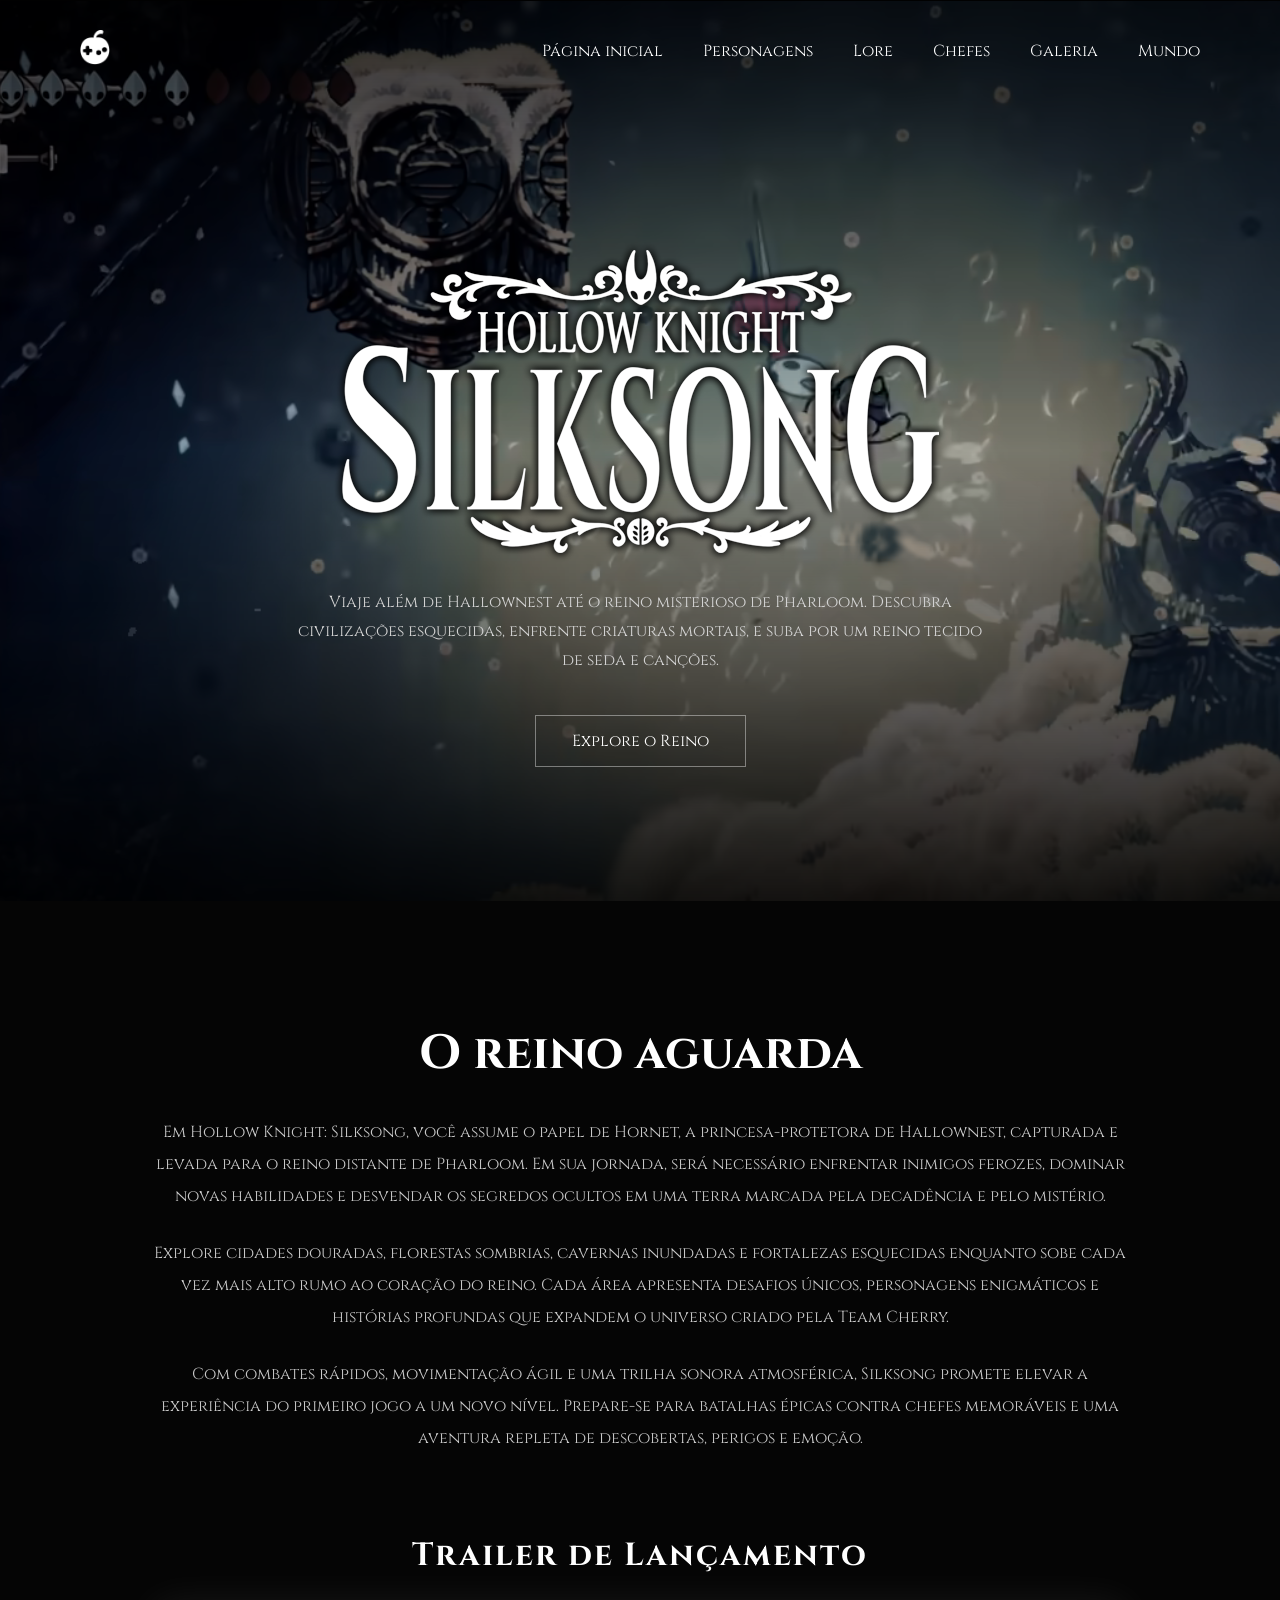
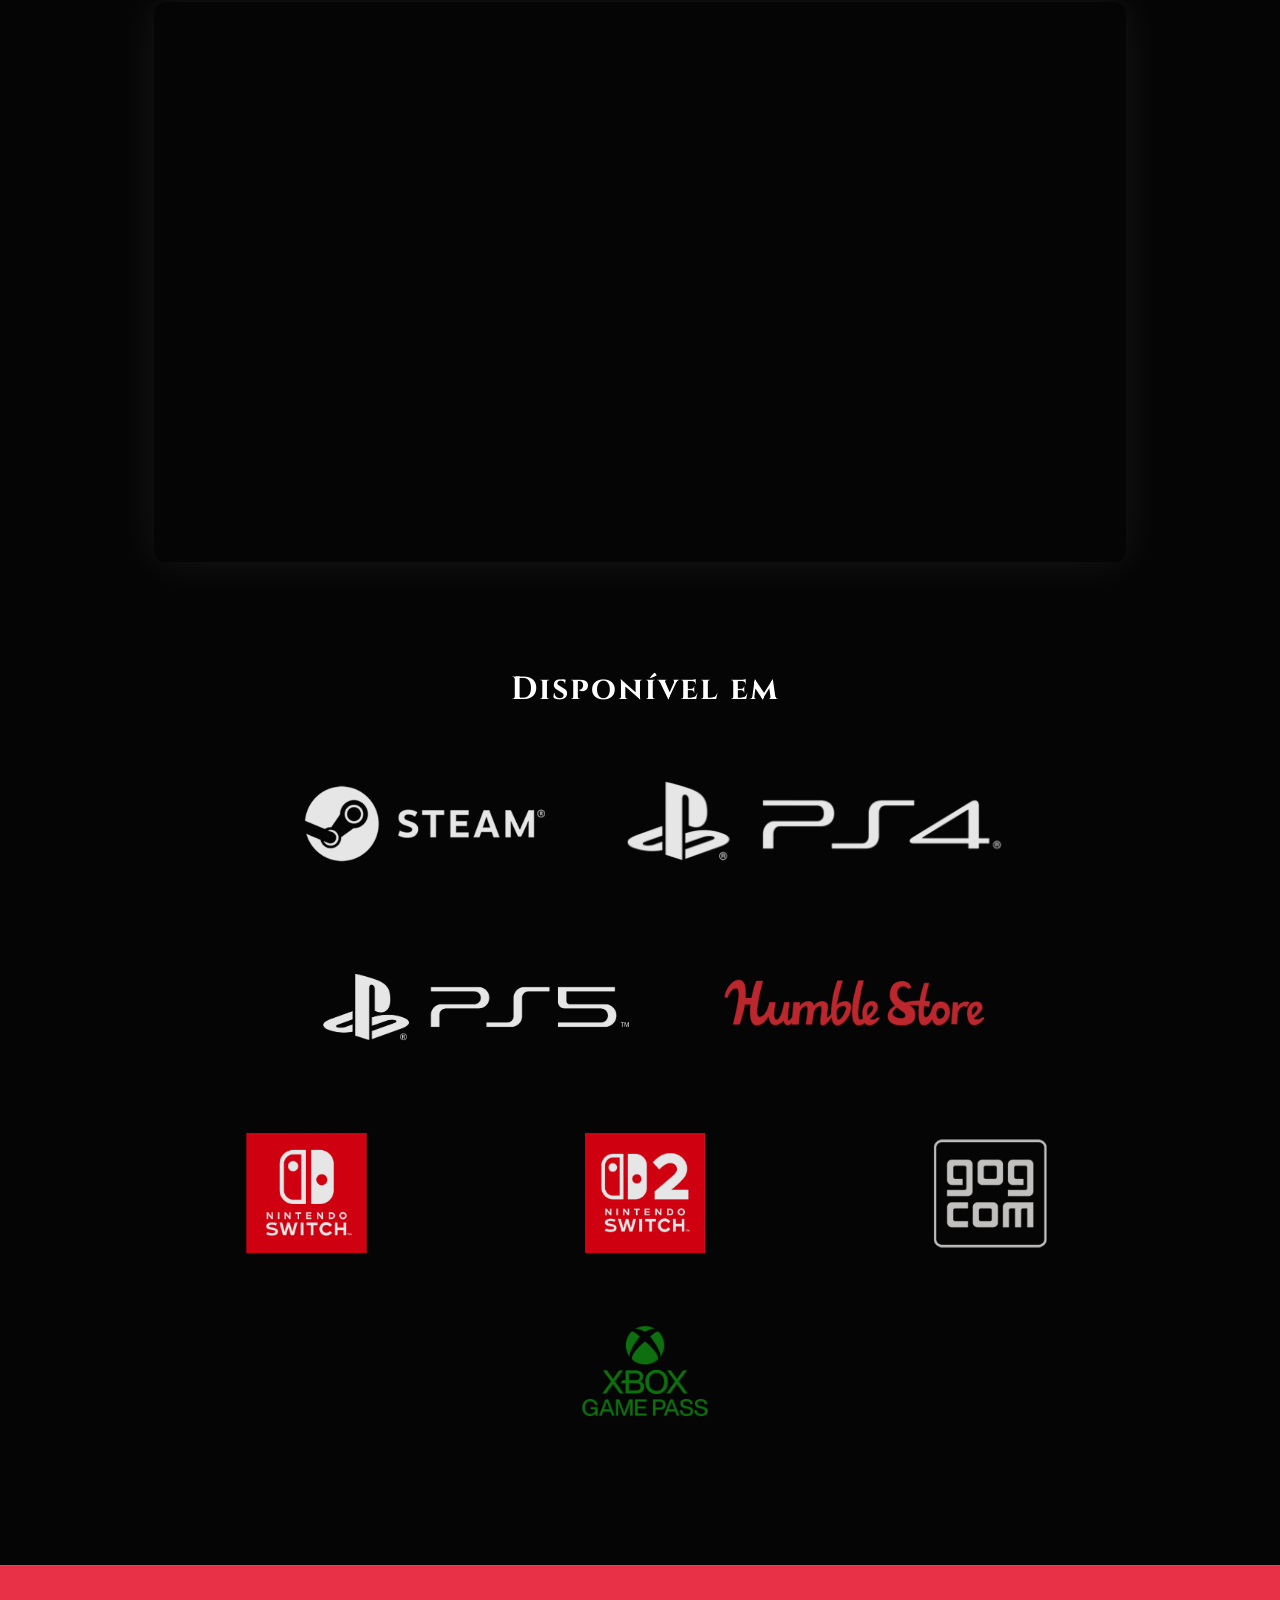
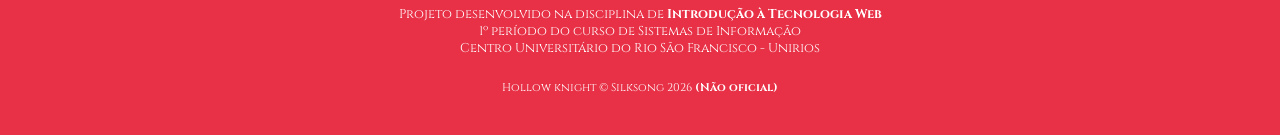
==== commit 0f9a7439: "chore: make team cherry logo a homepage link" ====
--- a/index.html
+++ b/index.html
@@ -27,7 +27,9 @@
         -->
         <div class="overlay"></div>
         <nav>
-            <img src="images/logos/Team_Cherry_Logo_NoText_Small.png" alt="team cherry logo small" class="logo">
+            <a href="#" id="team-cherry-logo">
+                <img src="images/logos/Team_Cherry_Logo_NoText_Small.png" alt="team cherry logo small" class="logo">
+            </a>
             <ul>
                 <li><a href="#">Página inicial</a></li>
                 <li><a href="pages/characters.html">Personagens</a></li>
--- a/css/style.css
+++ b/css/style.css
@@ -1,853 +1,454 @@
 * {
-    margin:0;
-    padding:0;
-    box-sizing:border-box;
+    margin: 0;
+    padding: 0;
+    box-sizing: border-box;
 }
 
 body {
-    background:#050505;
-    color:white;
-    font-family:'Cinzel', serif;
-    overflow-x:hidden;
-}
-
-a {
-    text-decoration:none;
-    color:white;
-}
-
-ul {
-    list-style:none;
-}
-
-header {
-    position:relative;
-    width:100%;
-    height:auto;
-    overflow:hidden;
-}
+    background: #050505;
+    color: white;
+    font-family: 'Cinzel', serif;
+    overflow-x: hidden;
+}
+
+a { text-decoration: none; color: white; }
+ul { list-style: none; }
+
+header { position: relative; width: 100%; overflow: hidden; }
+
 .bg-video {
-    position:absolute;
-    top:50%;
-    left:50%;
-    width:100%;
-    height:100%;
-    object-fit:cover;
-    transform:translate(-50%, -50%);
-    z-index:1;
-}
+    position: absolute;
+    top: 50%; left: 50%;
+    width: 100%; height: 100%;
+    object-fit: cover;
+    transform: translate(-50%, -50%);
+    z-index: 1;
+}
+
+.overlay, .slider-overlay, .lore-full-overlay {
+    position: absolute;
+    inset: 0;
+    background: linear-gradient(to bottom, rgba(0,0,0,0.8), rgba(0,0,0,0.3), rgba(0,0,0,0.9));
+    z-index: 2;
+}
+
+.header-overlay {
+    position: absolute;
+    inset: 0;
+    background: radial-gradient(circle at center, rgba(120,0,0,0.15), transparent 70%);
+    pointer-events: none;
+}
+
+nav {
+    position: relative;
+    z-index: 5;
+    display: flex;
+    justify-content: space-between;
+    align-items: center;
+    padding: 30px 80px;
+}
+
+.logo { width: 30px; height: 35px; }
+
+nav ul { display: flex; gap: 40px; }
+
+nav a {
+    position: relative;
+    transition: 0.3s;
+}
+
+nav a:not(#team-cherry-logo)::after {
+    content: '';
+    position: absolute;
+    left: 0; bottom: -6px;
+    width: 0; height: 1px;
+    background: white;
+    transition: 0.3s;
+}
+
+nav a:not(#team-cherry-logo):hover::after { width: 100%; }
 
 .hidden {
-    display: none;
-}
-
-.overlay{
-    position:absolute;
-    inset:0;
-    background:
-    linear-gradient(
-        to bottom,
-        rgba(0,0,0,0.7),
-        rgba(20,0,0,0.2),
-        rgba(0,0,0,0.9)
-    );
-    z-index:2;
-}
-
-nav{
-    position:relative;
-    z-index:5;
-    display:flex;
-    justify-content:space-between;
-    align-items:center;
-    padding:30px 80px;
-}
-
-.logo{
-    width: 30px;
-    height: 35px;
-}
-
-nav ul{
-    display:flex;
-    gap:40px;
-}
-
-nav a{
-    position:relative;
-    transition:0.3s;
-}
-nav a::after{
-    content:'';
-    position:absolute;
-    left:0;
-    bottom:-6px;
-    width:0%;
-    height:1px;
-    background:white;
-    transition:0.3s;
-}
-
-nav a:hover::after{
-    width:100%;
-}
-
-.hero-content{
-    position:relative;
-    z-index:5;
-    width:100%;
-    height:calc(100vh - 100px);
-    display:flex;
-    flex-direction:column;
-    justify-content:center;
-    align-items:center;
-    text-align:center;
-    padding:20px;
-}
-.hero-content h1{
-    font-size:5rem;
-    letter-spacing:5px;
-    text-shadow:
-    0 0 20px rgba(255,255,255,0.2);
-}
-.hero-content p{
-    margin-top:20px;
-    max-width:700px;
-    font-size:1rem;
-    line-height:1.8;
-    color:#d6d6d6;
-}
-.hero-btn{
-    margin-top:40px;
-    padding:14px 36px;
-    border:1px solid rgba(255,255,255,0.4);
-    background:transparent;
-    color:white;
-    font-family:'Cinzel', serif;
-    cursor:pointer;
-    transition:0.3s;
-}
-.hero-btn:hover{
-    background:rgba(255,255,255,0.1);
-    transform:translateY(-3px);
-}
-
-main{
-    padding:120px 12%;
-}
-.content{
-    max-width:1000px;
-    margin:auto;
-}
-.content h2{
-    font-size:3rem;
-    margin-bottom:30px;
-}
-.content p{
-    color:#c9c9c9;
-    line-height:2;
-    margin-bottom:25px;
-    font-size:1rem;
-}
-
-footer {
-    border-top:1px solid rgba(255,255,255,0.08);
-    background-color: #e83046;
-    padding:40px 12%;
-}
-
-footer p{
-    color:#FFFF;
-    font-size:0.9rem;
-    text-align: center;
-}
-.footer-links{
-    display:flex;
-    gap:25px;
-}
-.footer-links a{
-    color:#FFFF;
-    transition:0.3s;
-}
-.footer-links a:hover{
-    color:rgb(193, 193, 193);
-}
-
-.trailer-container { margin-top:80px; }
-.trailer-container h3 {
-    margin-bottom:25px;
-    font-size:2rem;
-    letter-spacing:2px;
-}
-.trailer-container iframe {
-    width:100%;
-    max-width:1000px;
-    height:560px;
-    border:none;
-    border-radius:12px;
-    box-shadow:
-    0 0 40px rgba(255,255,255,0.08);
-}
-
-.platforms{
-    padding-left: 10px;
-    margin-top: 100px;
-    text-align:center;
-}
-.platforms h2{
-    font-size:2rem;
-    margin-bottom:50px;
-    letter-spacing:2px;
-}
-.platform-logos{
-    display:flex;
-    justify-content:center;
-    align-items:center;
-    gap:60px;
-    flex-wrap:wrap;
-}
-.platform-logos img{
-    height:120px;
-    width:auto;
-    opacity:0.9;
-    transition:0.3s;
-}
-.platform-logos img:hover{
-    opacity:1;
-    transform:translateY(-5px);
-}
-.header-overlay{
-    position:absolute;
-    inset:0;
-    background:
-    radial-gradient(
-        circle at center,
-        rgba(120,0,0,0.15),
-        transparent 70%
-    );
-    pointer-events:none;
-}
-.page-title{
-    position:relative;
-    z-index:5;
-    flex:1;
-    display:flex;
-    flex-direction:column;
-    justify-content:center;
-    align-items:center;
-    text-align:center;
-    padding:40px 20px;
-}
-.page-title h1{
-    font-size:5rem;
-    letter-spacing:5px;
-    margin-bottom:20px;
-}
-.page-title p{
-    max-width:700px;
-    line-height:1.8;
-}
-.gallery-main{
-    padding: 50px 10%;
-}
-.gallery-filters{
-    display:flex;
-    justify-content:center;
-    gap:20px;
-    flex-wrap:wrap;
-    margin-bottom:70px;
-}
-.filter-btn{
-    padding:12px 28px;
-    background:transparent;
-    border:1px solid rgba(255,255,255,0.15);
-    color:white;
-    cursor:pointer;
-    transition:0.3s;
-}
-.filter-btn:hover,
-.filter-btn.active{
-    background:rgba(255,255,255,0.08);
-    border-color:rgba(255,255,255,0.3);
-}
-.gallery-grid{
-    display:grid;
-    grid-template-columns:
-    repeat(auto-fit, minmax(320px, 1fr));
-    gap:30px;
-}
-.gallery-item{
-    overflow:hidden;
-    border-radius:12px;
-    background:#111;
-    transition:0.4s;
-}
-.gallery-item img{
-    width:100%;
-    height:100%;
-    display:block;
-    object-fit:cover;
-    transition:0.5s;
-}
-.gallery-item:hover{
-    transform:translateY(-6px);
-    box-shadow:
-    0 0 30px rgba(255,255,255,0.08);
-}
-.gallery-item:hover img{
-    transform:scale(1.05);
-}
-
-.gallery-slider{
-    position:relative;
-    width:100%;
-    height:65vh;
-    overflow:hidden;
-    margin-top:-120px;
-}
-.slides{
-    width:100%;
-    height:100%;
-}
-.slide{
-    position:absolute;
-    inset:0;
-    width:100%;
-    height:100%;
-    object-fit:cover;
-    opacity:0;
-    transform:scale(1.05);
-    transition:
-    opacity 1.5s ease,
-    transform 6s ease;
-    z-index:1;
-}
-.slide.active{
-    opacity:1;
-    transform:scale(1);
-}
-.slider-overlay{
-    position:absolute;
-    inset:0;
-    background:
-    linear-gradient(
-        to bottom,
-        rgba(0,0,0,0.7),
-        rgba(0,0,0,0.25),
-        rgba(0,0,0,0.85)
-    );
-    z-index:2;
-}
-.slider-content{
-    position:absolute;
-    top:50%;
-    left:50%;
-    transform:translate(-50%, -50%);
-    z-index:3;
-    text-align:center;
-    width:90%;
-}
-.slider-content h1{
-    font-size:5rem;
-    letter-spacing:5px;
-    margin-bottom:20px;
-    text-shadow:
-    0 0 25px rgba(255,255,255,0.2);
-}
-.slider-content p{
-    color:#d0d0d0;
-    font-size:1.1rem;
-    letter-spacing:1px;
-}
-.image-viewer{
-    position:fixed;
-    inset:0;
-    background:rgba(0,0,0,0.92);
     display:none;
-    justify-content:center;
-    align-items:center;
-    z-index:99999;
-    padding:40px;
-}
-.viewer-image{
-    max-width:90%;
-    max-height:90vh;
-    border-radius:10px;
-    box-shadow:
-    0 0 40px rgba(255,255,255,0.08);
-    animation:viewerFade 0.3s ease;
-}
-.close-viewer{
-    position:absolute;
-    top:30px;
-    right:40px;
-    font-size:3rem;
-    color:white;
-    cursor:pointer;
-    transition:0.3s;
-}
-.close-viewer:hover{
-    transform:scale(1.1);
-    opacity:0.7;
-}
-@keyframes viewerFade{
-    from{
-        opacity:0;
-        transform:scale(0.95);
-    }
-    to{
-        opacity:1;
-        transform:scale(1);
-    }
-}
-.lore-header{
-    position:relative;
+}
+
+.hero-content, .page-title, .lore-hero, .world-hero, .bosses-hero, .characters-hero {
+    position: relative;
+    z-index: 5;
     min-height:75vh;
-    overflow:hidden;
-    background:
-    linear-gradient(
-        to bottom,
-        rgba(0,0,0,0.85),
-        rgba(20,0,0,0.55)
-    );
-}
-.lore-hero{
-    position:relative;
-    z-index:5;
-    min-height:75vh;
-    display:flex;
-    flex-direction:column;
-    justify-content:center;
-    align-items:center;
-    text-align:center;
-    padding:0 20px;
-}
-.world-hero h1,
-.bosses-hero h1,
-.characters-hero h1,
-.lore-hero h1{
-    font-size:6rem;
-    letter-spacing:10px;
-    text-shadow:0 0 30px rgba(255,255,255,.12);
-}
-.lore-hero h1{
-    margin-bottom:30px;
-}
-.lore-hero p{
-    max-width:700px;
-    font-size:1.1rem;
-    line-height:2;
-    color:#d3d3d3;
-}
-.lore-main{
-    width:100%;
-}
-.characters-intro p,
-.bosses-intro p,
-.world-text p,
-.world-intro p,
-.page-title p{
-    color:#cfcfcf;
-}
-.world-section,
-.boss-section,
-.character-section,
-.lore-section{
-    display:flex;
-    align-items:center;
-    gap:80px;
-    padding:120px 10%;
-    flex-wrap:wrap;
-}
-.world-section.reverse,
-.boss-section.reverse,
-.character-section.reverse,
-.lore-section.reverse{
-    flex-direction:row-reverse;
-}
-.section-subtitle{ text-transform:uppercase; }
-.world-number,
-.boss-number,
-.character-number,
-.section-subtitle{
-    display:block;
-    margin-bottom:20px;
-    color:#a44;
-    letter-spacing:4px;
-    font-size:.9rem;
-}
-.lore-text h2{
-    font-size:3rem;
-    margin-bottom:35px;
-    line-height:1.2;
-}
-.lore-text p{
-    color:#c9c9c9;
-    line-height:2;
-    margin-bottom:25px;
-}
-.world-image,
-.boss-image,
-.character-image,
-.lore-image,
-.world-text,
-.boss-text,
-.character-text,
-.lore-text {
-    flex:1;
-    min-width:320px;
-}
-.lore-image img{
-    width:100%;
-    border-radius:12px;
-    display:block;
-    box-shadow:
-    0 0 40px rgba(255,255,255,0.05);
-}
-.lore-full{
-    position:relative;
-    min-height:70vh;
-    display:flex;
-    justify-content:center;
-    align-items:center;
-    text-align:center;
-    overflow:hidden;
-    background:
-    url('../images/gallery/scenarios/09a_peak.png')
-    center/cover;
-}
-.lore-full-overlay{
-    position:absolute;
-    inset:0;
-    background:
-    linear-gradient(
-        to bottom,
-        rgba(0,0,0,0.8),
-        rgba(0,0,0,0.45),
-        rgba(0,0,0,0.9)
-    );
-}
-.lore-full-content{
-    position:relative;
-    z-index:5;
-    width:90%;
-    max-width:850px;
-}
-.lore-full-content h2{
-    font-size:4rem;
-    margin:30px 0;
-}
-.lore-full-content p{
-    line-height:2;
-    color:#d0d0d0;
-}
-.lore-ending{
-    padding-left: 20px;
-    margin-top: 100px;
-    text-align:center;
-}
-.lore-ending h2{
-    font-size:3rem;
-    margin-bottom:30px;
-}
-.lore-ending p{
-    color:#c8c8c8;
-}
-.world-header{
-    position:relative;
-    min-height:75vh;
-    overflow:hidden;
-    background:
-    linear-gradient(
-        to bottom,
-        rgba(0,0,0,0.9),
-        rgba(25,0,0,0.5)
-    );
-}
-.world-hero,
-.bosses-hero,
-.characters-hero{
-    position:relative;
-    z-index:5;
-    min-height:75vh;
-    display:flex;
-    flex-direction:column;
-    justify-content:center;
-    align-items:center;
-    text-align:center;
-    padding:20px;
-}
-.world-hero h1{
-    margin-bottom:25px;
-}
-.world-hero p{
-    max-width:700px;
-    line-height:2;
-    color:#d4d4d4;
-}
-.world-intro{
-    text-align:center;
-    padding:120px 20px 80px;
-}
-.world-intro h2{
-    font-size:3rem;
-    margin-bottom:30px;
-}
-.world-intro p{
-    max-width:800px;
-    margin:auto;
-    line-height:2;
-}
-.world-image img{
-    width:100%;
-    border-radius:14px;
-    display:block;
-    transition:0.5s;
-    box-shadow:
-    0 0 40px rgba(255,255,255,0.04);
-}
-.world-image img:hover{
-    transform:scale(1.02);
-}
-.world-text h2{
-    font-size:3rem;
-    margin-bottom:30px;
-}
-.world-text p{
-    line-height:2;
-    margin-bottom:25px;
-}
-.world-final{
-    position:relative;
-    min-height:100vh;
-    display:flex;
-    justify-content:center;
-    align-items:center;
-    overflow:hidden;
-    text-align:center;
-    padding:120px 20px;
-    background:
-    linear-gradient(
-        to bottom,
-        #050505,
-        #120202
-    );
-}
-.world-final-overlay{
-    position:absolute;
-    inset:0;
-    background:
-    radial-gradient(
-        circle at center,
-        rgba(120,0,0,0.2),
-        transparent 70%
-    );
-}
-.world-final-content{
-    position:relative;
-    z-index:5;
-    max-width:1000px;
-}
-.world-final-content h2{
-    font-size:5rem;
-    margin:30px 0;
-}
-.world-final-content p{
-    line-height:2;
-    color:#d0d0d0;
-    margin-bottom:60px;
-}
-.world-final-content img{
-    width:100%;
-    border-radius:14px;
-    box-shadow:
-    0 0 60px rgba(255,255,255,0.05);
-}
-.bosses-header{
-    position:relative;
-    min-height:75vh;
-    overflow:hidden;
-    background:
-    linear-gradient(
-        to bottom,
-        rgba(0,0,0,0.92),
-        rgba(35,0,0,0.55)
-    );
-}
-.bosses-hero h1{ margin-bottom:25px; }
-.bosses-hero p{
-    max-width:700px;
-    line-height:2;
-    color:#d3d3d3;
-}
-.bosses-intro{
-    text-align:center;
-    padding:120px 20px 80px;
-}
-.bosses-intro h2{
-    font-size:3rem;
-    margin-bottom:30px;
-}
-.bosses-intro p{
-    max-width:800px;
-    margin:auto;
-    line-height:2;
-}
-.boss-image img{
-    width:100%;
-    border-radius:14px;
-    display:block;
-    transition:0.5s;
-    box-shadow:
-    0 0 40px rgba(255,255,255,0.05);
-}
-.boss-image img:hover{
-    transform:scale(1.02);
-}
-.boss-text h2{
-    font-size:3rem;
-    margin-bottom:30px;
-}
-.boss-text p{
-    color:#d0d0d0;
-    line-height:2;
-    margin-bottom:25px;
-}
-.boss-final{
-    position:relative;
-    min-height:100vh;
-    display:flex;
-    justify-content:center;
-    align-items:center;
-    text-align:center;
-    overflow:hidden;
-    padding:120px 20px;
-    background:
-    linear-gradient(
-        to bottom,
-        #050505,
-        #140000
-    );
-}
-.boss-final-overlay{
-    position:absolute;
-    inset:0;
-    background:
-    radial-gradient(
-        circle at center,
-        rgba(120,0,0,0.2),
-        transparent 70%
-    );
-}
-.boss-final-content{
-    position:relative;
-    z-index:5;
-    max-width:1000px;
-}
-.boss-final-content h2{
-    font-size:5rem;
-    margin:30px 0;
-}
-.boss-final-content p{
-    line-height:2;
-    color:#d0d0d0;
-    margin-bottom:30px;
-}
-.boss-final-content img{
-    width:100%;
-    margin-top:50px;
-    border-radius:14px;
-    box-shadow:
-    0 0 60px rgba(255,255,255,0.05);
+    display: flex;
+    flex-direction: column;
+    justify-content: center;
+    align-items: center;
+    text-align: center;
+    padding: 20px;
 }
 .characters-header{
     position:relative;
     min-height:75vh;
     overflow:hidden;
-    background:
-    linear-gradient(
-        to bottom,
-        rgba(0,0,0,0.92),
-        rgba(40,0,0,0.5)
-    );
-}
-.characters-hero h1{
-    margin-bottom:25px;
-}
-.characters-hero p{
-    max-width:700px;
-    line-height:2;
-    color:#d4d4d4;
-}
-.characters-intro{
+    background: linear-gradient( to bottom, rgba(0,0,0,0.92), rgba(40,0,0,0.5));
+}
+
+.hero-content { height: calc(100vh - 100px); }
+.page-title { flex: 1; padding: 40px 20px; }
+
+.hero-content h1, .page-title h1, .slider-content h1 {
+    font-size: 5rem;
+    letter-spacing: 5px;
+    text-shadow: 0 0 20px rgba(255,255,255,0.2);
+}
+
+.world-hero h1, .bosses-hero h1, .characters-hero h1, .lore-hero h1 {
+    font-size: 6rem;
+    letter-spacing: 10px;
+    text-shadow: 0 0 30px rgba(255,255,255,0.12);
+}
+
+.lore-hero h1 { margin-bottom: 30px; }
+.world-hero h1, .bosses-hero h1, .characters-hero h1 { margin-bottom: 25px; }
+
+.hero-content p, .page-title p, .lore-hero p, .world-hero p, .bosses-hero p, .characters-hero p {
+    margin-top: 20px;
+    max-width: 700px;
+    font-size:1rem;
+    line-height:1.8;
+    color:#d3d3d3;
+}
+.hero-btn {
+    margin-top: 40px;
+    padding: 14px 36px;
+    border: 1px solid rgba(255,255,255,0.4);
+    background: transparent;
+    color: white;
+    font-family: 'Cinzel', serif;
+    cursor: pointer;
+    transition: 0.3s;
+}
+
+.hero-btn:hover {
+    background: rgba(255,255,255,0.1);
+    transform: translateY(-3px);
+}
+
+main { padding: 120px 12%; }
+
+.content {
+    max-width: 1000px;
+    margin: auto;
+    text-align: center;
+}
+
+.content h2 {
+    font-size: 3rem;
+    margin-bottom: 30px;
+}
+
+.content p {
+    color: #c9c9c9;
+    line-height: 2;
+    margin-bottom: 25px;
+    font-size: 1rem;
+}
+.gallery-main { padding: 50px 10%; }
+.gallery-filters {
+    display: flex;
+    justify-content: center;
+    gap: 20px;
+    flex-wrap: wrap;
+    margin-bottom: 70px;
+}
+.filter-btn {
+    padding: 12px 28px;
+    background: transparent;
+    border: 1px solid rgba(255,255,255,0.15);
+    color: white;
+    cursor: pointer;
+    transition: 0.3s;
+}
+.filter-btn:hover,
+.filter-btn.active {
+    background: rgba(255,255,255,0.08);
+    border-color: rgba(255,255,255,0.3);
+}
+.gallery-grid {
+    display: grid;
+    grid-template-columns: repeat(auto-fit, minmax(320px, 1fr));
+    gap: 30px;
+}
+.gallery-item {
+    overflow: hidden;
+    border-radius: 12px;
+    background: #111;
+    transition: 0.4s;
+}
+.gallery-item img {
+    width: 100%;
+    height: 100%;
+    display: block;
+    object-fit: cover;
+    transition: 0.5s;
+}
+.gallery-item:hover {
+    transform: translateY(-6px);
+    box-shadow: 0 0 30px rgba(255,255,255,0.08);
+}
+.gallery-item:hover img { transform: scale(1.05); }
+.gallery-slider {
+    position: relative;
+    width: 100%;
+    height: 65vh;
+    overflow: hidden;
+    margin-top: -120px;
+}
+.slides { width: 100%; height: 100%; }
+.slide {
+    position: absolute;
+    inset: 0;
+    width: 100%; height: 100%;
+    object-fit: cover;
+    opacity: 0;
+    transform: scale(1.05);
+    transition: opacity 1.5s ease, transform 6s ease;
+    z-index: 1;
+}
+.slide.active {
+    opacity: 1;
+    transform: scale(1);
+}
+.slider-content {
+    position: absolute;
+    top: 50%; left: 50%;
+    transform: translate(-50%, -50%);
+    z-index: 3;
+    text-align: center;
+    width: 90%;
+}
+.slider-content p {
+    color: #d0d0d0;
+    font-size: 1.1rem;
+    letter-spacing: 1px;
+}
+.image-viewer {
+    position: fixed;
+    inset: 0;
+    background: rgba(0,0,0,0.92);
+    display: none;
+    justify-content: center;
+    align-items: center;
+    z-index: 99999;
+    padding: 40px;
+}
+.viewer-image {
+    max-width: 90%;
+    max-height: 90vh;
+    border-radius: 10px;
+    box-shadow: 0 0 40px rgba(255,255,255,0.08);
+    animation: viewerFade 0.3s ease;
+}
+.close-viewer {
+    position: absolute;
+    top: 30px;
+    right: 40px;
+    font-size: 3rem;
+    color: white;
+    cursor: pointer;
+    transition: 0.3s;
+}
+.close-viewer:hover {
+    transform: scale(1.1);
+    opacity: 0.7;
+}
+
+@keyframes viewerFade {
+    from { opacity: 0; transform: scale(0.95); }
+    to   { opacity: 1; transform: scale(1); }
+}
+
+.world-section, .boss-section, .character-section, .lore-section {
+    display: flex;
+    align-items: center;
+    gap: 80px;
+    padding: 120px 10%;
+    flex-wrap: wrap;
+}
+.world-section.reverse, .boss-section.reverse, .character-section.reverse, .lore-section.reverse {
+    flex-direction: row-reverse;
+}
+.world-image, .boss-image, .character-image, .lore-image,
+.world-text, .boss-text, .character-text, .lore-text {
+    flex: 1;
+    min-width: 320px;
+}
+.world-image img, .boss-image img, .character-image img, .lore-image img {
+    width: 100%;
+    border-radius: 14px;
+    display: block;
+    transition: 0.5s;
+    box-shadow: 0 0 40px rgba(255,255,255,0.05);
+}
+.world-image img:hover, .boss-image img:hover, .character-image img:hover {
+    transform: scale(1.02);
+}
+.lore-text h2, .world-text h2, .boss-text h2, .character-text h2 {
+    font-size: 3rem;
+    margin-bottom: 30px;
+}
+.lore-text p, .world-text p, .boss-text p, .character-text p {
+    color: #c9c9c9;
+    line-height: 2;
+    margin-bottom: 25px;
+}
+.section-subtitle { text-transform: uppercase; }
+.world-number, .boss-number, .character-number, .section-subtitle {
+    display: block;
+    margin-bottom: 20px;
+    color: #a44;
+    letter-spacing: 4px;
+    font-size: .9rem;
+}
+.lore-full {
+    position: relative;
+    min-height: 70vh;
+    display: flex;
+    justify-content: center;
+    align-items: center;
+    text-align: center;
+    overflow: hidden;
+    background: url('../images/gallery/scenarios/09a_peak.png') center/cover;
+}
+.lore-full-content {
+    position: relative;
+    z-index: 5;
+    width: 90%;
+    max-width: 850px;
+}
+.lore-full-content h2 {
+    font-size: 4rem;
+    margin: 30px 0;
+}
+.lore-full-content p, .world-final-content p, .boss-final-content p, .characters-final-content p {
+    line-height: 2;
+    color: #d0d0d0;
+}
+
+.world-final, .boss-final, .characters-final {
+    position: relative;
+    min-height: 100vh;
+    display: flex;
+    justify-content: center;
+    align-items: center;
+    text-align: center;
+    overflow: hidden;
+    padding: 120px 20px;
+    background: linear-gradient(to bottom, #050505, #140000);
+}
+.world-final-overlay, .boss-final-overlay, .characters-final-overlay {
+    position: absolute;
+    inset: 0;
+    background: radial-gradient(circle at center, rgba(120,0,0,0.2), transparent 70%);
+}
+.world-final-content, .boss-final-content, .characters-final-content {
+    position: relative;
+    z-index: 5;
+    max-width: 1000px;
+}
+.world-final-content h2, .boss-final-content h2, .characters-final-content h2 {
+    font-size: 5rem;
+    margin: 30px 0;
+}
+.world-final-content img, .boss-final-content img, .characters-final-content img {
+    width: 100%;
+    margin-top: 50px;
+    border-radius: 14px;
+    box-shadow: 0 0 60px rgba(255,255,255,0.05);
+}
+.trailer-container { margin-top: 80px; }
+.trailer-container h3 {
+    margin-bottom: 25px;
+    font-size: 2rem;
+    letter-spacing: 2px;
+}
+.trailer-container iframe {
+    width: 100%;
+    max-width: 1000px;
+    height: 560px;
+    border: none;
+    border-radius: 12px;
+    box-shadow: 0 0 40px rgba(255,255,255,0.08);
+}
+.platforms {
+    padding-left: 10px;
+    margin-top: 100px;
+    text-align: center;
+}
+.platforms h2 {
+    font-size: 2rem;
+    margin-bottom: 50px;
+    letter-spacing: 2px;
+}
+.platform-logos {
+    display: flex;
+    justify-content: center;
+    align-items: center;
+    gap: 60px;
+    flex-wrap: wrap;
+}
+.platform-logos img {
+    height: 120px;
+    width: auto;
+    opacity: 0.9;
+    transition: 0.3s;
+}
+.platform-logos img:hover {
+    opacity: 1;
+    transform: translateY(-5px);
+}
+
+footer {
+    border-top: 1px solid rgba(255,255,255,0.08);
+    background-color: #e83046;
+    padding: 40px 12%;
+}
+
+footer p {
+    color: #FFFF;
+    font-size: 0.9rem;
+    text-align: center;
+}
+
+.footer-links {
+    display: flex;
+    gap: 25px;
+}
+.footer-links a {
+    color: #FFFF;
+    transition: 0.3s;
+}
+.footer-links a:hover { color: rgb(193, 193, 193); }
+.lore-ending {
+    padding-left: 20px;
+    margin-top: 100px;
+    text-align: center;
+}
+.lore-ending h2 {
+    font-size: 3rem;
+    margin-bottom: 30px;
+}
+.lore-ending p { color: #c8c8c8; }
+.characters-intro p, .bosses-intro p, .world-text p, .world-intro p, .page-title p {
+    color: #cfcfcf;
+}
+.bosses-intro, .world-intro, .characters-intro{
     text-align:center;
     padding:120px 20px 80px;
 }
-.characters-intro h2{
+.bosses-intro h2, .world-intro h2, .characters-intro h2{
     font-size:3rem;
     margin-bottom:30px;
 }
-.characters-intro p{
+.bosses-intro p, .world-intro p, .characters-intro p {
     max-width:800px;
     margin:auto;
     line-height:2;
-}
-.character-image img{
-    width:100%;
-    border-radius:14px;
-    display:block;
-    transition:0.5s;
-    box-shadow:
-    0 0 40px rgba(255,255,255,0.05);
-}
-.character-image img:hover{ transform:scale(1.02); }
-.character-text h2{ font-size:3rem; margin-bottom:30px; }
-.character-text p{
-    color:#d0d0d0;
-    line-height:2;
-    margin-bottom:25px;
-}
-.characters-final{
-    position:relative;
-    min-height:100vh;
-    display:flex;
-    justify-content:center;
-    align-items:center;
-    text-align:center;
-    overflow:hidden;
-    padding:120px 20px;
-    background:
-    linear-gradient(
-        to bottom,
-        #050505,
-        #140000
-    );
-}
-.characters-final-overlay{
-    position:absolute;
-    inset:0;
-    background:
-    radial-gradient(
-        circle at center,
-        rgba(120,0,0,0.2),
-        transparent 70%
-    );
-}
-.characters-final-content{
-    position:relative;
-    z-index:5;
-    max-width:1000px;
-}
-.characters-final-content h2{ font-size:5rem; margin:30px 0; }
-.characters-final-content p{
-    line-height:2;
-    color:#d0d0d0;
-    margin-bottom:30px;
-}
-.characters-final-content img{
-    width:100%;
-    margin-top:50px;
-    border-radius:14px;
-    box-shadow:
-    0 0 60px rgba(255,255,255,0.05);
 }
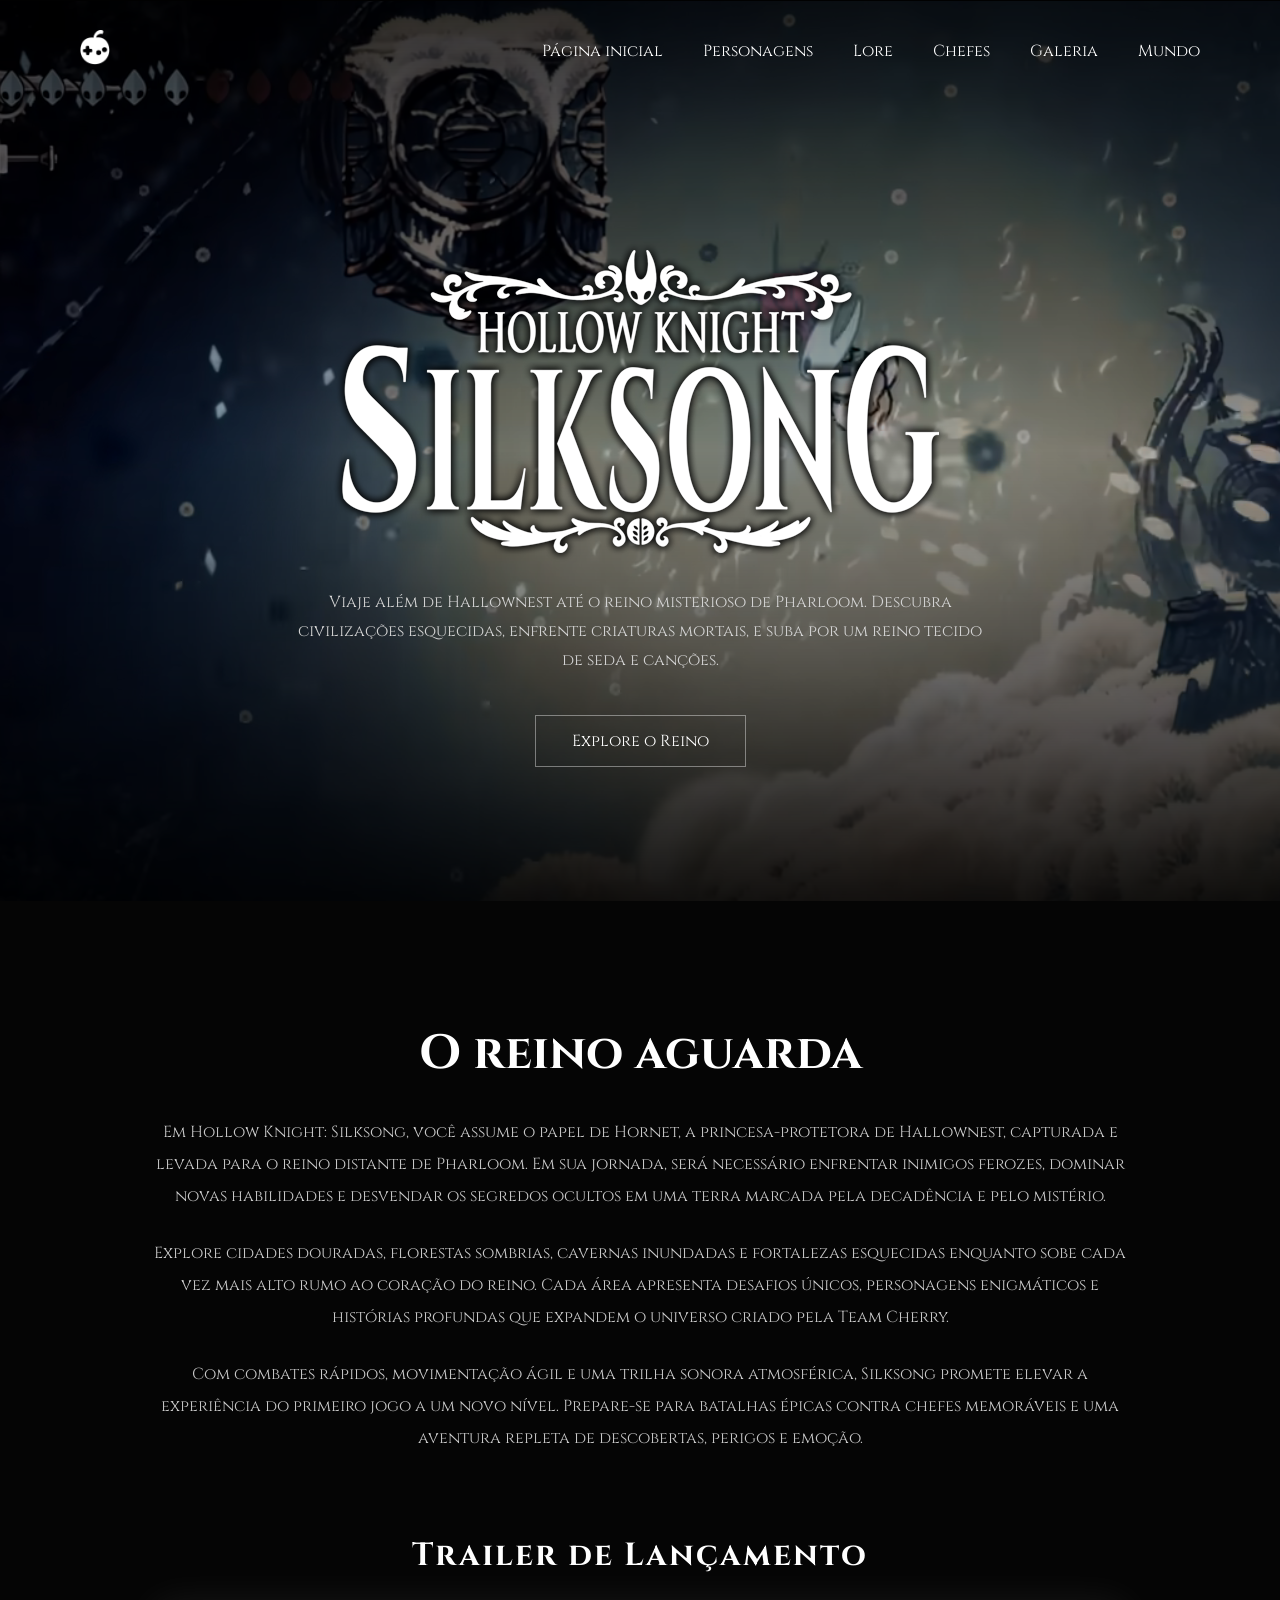
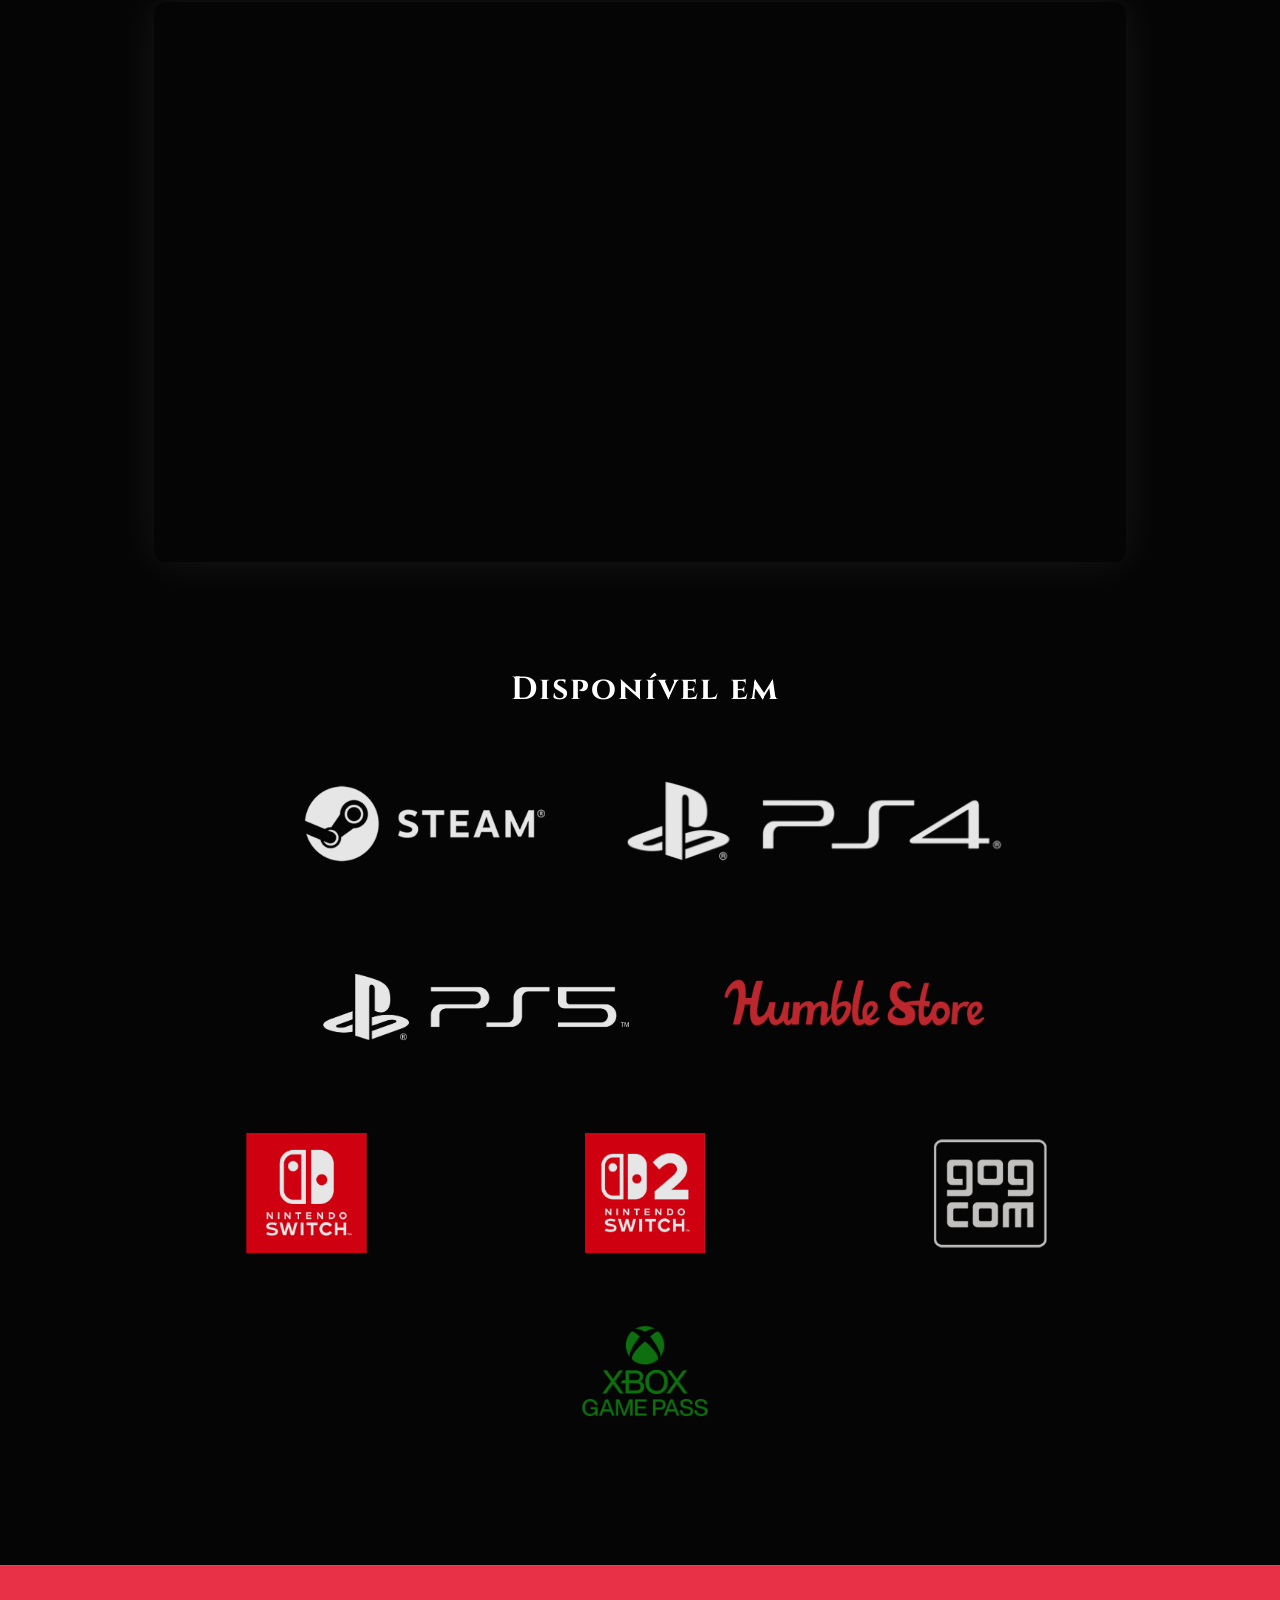
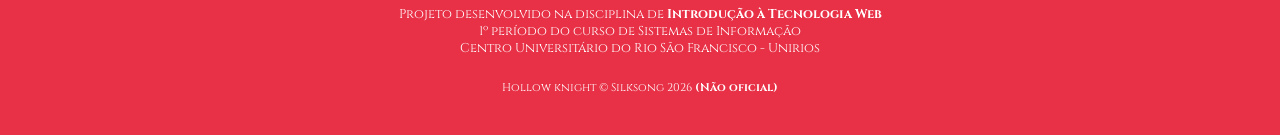
==== commit ae646936: "chore: add some spaces and remove dead code" ====
--- a/index.html
+++ b/index.html
@@ -14,18 +14,17 @@
 </head>
 <body>
     <header>
+
         <video autoplay muted playsinline id="intro-video" class="bg-video">
             <source src="video/intro.mp4" type="video/mp4">
         </video>
+
         <video muted loop playsinline id="loop-video" class="bg-video hidden">
             <source src="video/silksong-loop.mp4" type="video/mp4">
         </video>
-        <!--
-        <iframe
-        src="https://www.youtube.com/embed/6XGeJwsUP9c?autoplay=1&mute=1&loop=1" class="bg-video">
-        </iframe>
-        -->
+        
         <div class="overlay"></div>
+
         <nav>
             <a href="#" id="team-cherry-logo">
                 <img src="images/logos/Team_Cherry_Logo_NoText_Small.png" alt="team cherry logo small" class="logo">
@@ -39,6 +38,7 @@
                 <li><a href="pages/world.html">Mundo</a></li>
             </ul>
         </nav>
+
         <div class="hero-content">
             <img src="images/logos/logo.png" alt="silkong logo">
             <p>
--- a/css/style.css
+++ b/css/style.css
@@ -11,7 +11,11 @@
     overflow-x: hidden;
 }
 
-a { text-decoration: none; color: white; }
+a {
+    text-decoration: none;
+    color: white;
+}
+
 ul { list-style: none; }
 
 header { position: relative; width: 100%; overflow: hidden; }
@@ -83,15 +87,22 @@
     text-align: center;
     padding: 20px;
 }
-.characters-header{
+
+.characters-header {
     position:relative;
     min-height:75vh;
     overflow:hidden;
     background: linear-gradient( to bottom, rgba(0,0,0,0.92), rgba(40,0,0,0.5));
 }
 
-.hero-content { height: calc(100vh - 100px); }
-.page-title { flex: 1; padding: 40px 20px; }
+.hero-content {
+    height: calc(100vh - 100px);
+}
+
+.page-title {
+    flex: 1;
+    padding: 40px 20px;
+}
 
 .hero-content h1, .page-title h1, .slider-content h1 {
     font-size: 5rem;
@@ -105,7 +116,10 @@
     text-shadow: 0 0 30px rgba(255,255,255,0.12);
 }
 
-.lore-hero h1 { margin-bottom: 30px; }
+.lore-hero h1 {
+    margin-bottom: 30px;
+}
+
 .world-hero h1, .bosses-hero h1, .characters-hero h1 { margin-bottom: 25px; }
 
 .hero-content p, .page-title p, .lore-hero p, .world-hero p, .bosses-hero p, .characters-hero p {
@@ -115,6 +129,7 @@
     line-height:1.8;
     color:#d3d3d3;
 }
+
 .hero-btn {
     margin-top: 40px;
     padding: 14px 36px;
@@ -150,7 +165,9 @@
     margin-bottom: 25px;
     font-size: 1rem;
 }
+
 .gallery-main { padding: 50px 10%; }
+
 .gallery-filters {
     display: flex;
     justify-content: center;
@@ -158,6 +175,7 @@
     flex-wrap: wrap;
     margin-bottom: 70px;
 }
+
 .filter-btn {
     padding: 12px 28px;
     background: transparent;
@@ -166,22 +184,26 @@
     cursor: pointer;
     transition: 0.3s;
 }
+
 .filter-btn:hover,
 .filter-btn.active {
     background: rgba(255,255,255,0.08);
     border-color: rgba(255,255,255,0.3);
 }
+
 .gallery-grid {
     display: grid;
     grid-template-columns: repeat(auto-fit, minmax(320px, 1fr));
     gap: 30px;
 }
+
 .gallery-item {
     overflow: hidden;
     border-radius: 12px;
     background: #111;
     transition: 0.4s;
 }
+
 .gallery-item img {
     width: 100%;
     height: 100%;
@@ -189,11 +211,14 @@
     object-fit: cover;
     transition: 0.5s;
 }
+
 .gallery-item:hover {
     transform: translateY(-6px);
     box-shadow: 0 0 30px rgba(255,255,255,0.08);
 }
+
 .gallery-item:hover img { transform: scale(1.05); }
+
 .gallery-slider {
     position: relative;
     width: 100%;
@@ -201,7 +226,9 @@
     overflow: hidden;
     margin-top: -120px;
 }
+
 .slides { width: 100%; height: 100%; }
+
 .slide {
     position: absolute;
     inset: 0;
@@ -212,10 +239,12 @@
     transition: opacity 1.5s ease, transform 6s ease;
     z-index: 1;
 }
+
 .slide.active {
     opacity: 1;
     transform: scale(1);
 }
+
 .slider-content {
     position: absolute;
     top: 50%; left: 50%;
@@ -224,11 +253,13 @@
     text-align: center;
     width: 90%;
 }
+
 .slider-content p {
     color: #d0d0d0;
     font-size: 1.1rem;
     letter-spacing: 1px;
 }
+
 .image-viewer {
     position: fixed;
     inset: 0;
@@ -239,6 +270,7 @@
     z-index: 99999;
     padding: 40px;
 }
+
 .viewer-image {
     max-width: 90%;
     max-height: 90vh;
@@ -246,6 +278,7 @@
     box-shadow: 0 0 40px rgba(255,255,255,0.08);
     animation: viewerFade 0.3s ease;
 }
+
 .close-viewer {
     position: absolute;
     top: 30px;
@@ -255,6 +288,7 @@
     cursor: pointer;
     transition: 0.3s;
 }
+
 .close-viewer:hover {
     transform: scale(1.1);
     opacity: 0.7;
@@ -272,14 +306,17 @@
     padding: 120px 10%;
     flex-wrap: wrap;
 }
+
 .world-section.reverse, .boss-section.reverse, .character-section.reverse, .lore-section.reverse {
     flex-direction: row-reverse;
 }
+
 .world-image, .boss-image, .character-image, .lore-image,
 .world-text, .boss-text, .character-text, .lore-text {
     flex: 1;
     min-width: 320px;
 }
+
 .world-image img, .boss-image img, .character-image img, .lore-image img {
     width: 100%;
     border-radius: 14px;
@@ -287,19 +324,26 @@
     transition: 0.5s;
     box-shadow: 0 0 40px rgba(255,255,255,0.05);
 }
+
 .world-image img:hover, .boss-image img:hover, .character-image img:hover {
     transform: scale(1.02);
 }
+
 .lore-text h2, .world-text h2, .boss-text h2, .character-text h2 {
     font-size: 3rem;
     margin-bottom: 30px;
 }
+
 .lore-text p, .world-text p, .boss-text p, .character-text p {
     color: #c9c9c9;
     line-height: 2;
     margin-bottom: 25px;
 }
-.section-subtitle { text-transform: uppercase; }
+
+.section-subtitle {
+    text-transform: uppercase;
+}
+
 .world-number, .boss-number, .character-number, .section-subtitle {
     display: block;
     margin-bottom: 20px;
@@ -307,6 +351,7 @@
     letter-spacing: 4px;
     font-size: .9rem;
 }
+
 .lore-full {
     position: relative;
     min-height: 70vh;
@@ -317,16 +362,19 @@
     overflow: hidden;
     background: url('../images/gallery/scenarios/09a_peak.png') center/cover;
 }
+
 .lore-full-content {
     position: relative;
     z-index: 5;
     width: 90%;
     max-width: 850px;
 }
+
 .lore-full-content h2 {
     font-size: 4rem;
     margin: 30px 0;
 }
+
 .lore-full-content p, .world-final-content p, .boss-final-content p, .characters-final-content p {
     line-height: 2;
     color: #d0d0d0;
@@ -343,32 +391,39 @@
     padding: 120px 20px;
     background: linear-gradient(to bottom, #050505, #140000);
 }
+
 .world-final-overlay, .boss-final-overlay, .characters-final-overlay {
     position: absolute;
     inset: 0;
     background: radial-gradient(circle at center, rgba(120,0,0,0.2), transparent 70%);
 }
+
 .world-final-content, .boss-final-content, .characters-final-content {
     position: relative;
     z-index: 5;
     max-width: 1000px;
 }
+
 .world-final-content h2, .boss-final-content h2, .characters-final-content h2 {
     font-size: 5rem;
     margin: 30px 0;
 }
+
 .world-final-content img, .boss-final-content img, .characters-final-content img {
     width: 100%;
     margin-top: 50px;
     border-radius: 14px;
     box-shadow: 0 0 60px rgba(255,255,255,0.05);
 }
+
 .trailer-container { margin-top: 80px; }
+
 .trailer-container h3 {
     margin-bottom: 25px;
     font-size: 2rem;
     letter-spacing: 2px;
 }
+
 .trailer-container iframe {
     width: 100%;
     max-width: 1000px;
@@ -377,16 +432,19 @@
     border-radius: 12px;
     box-shadow: 0 0 40px rgba(255,255,255,0.08);
 }
+
 .platforms {
     padding-left: 10px;
     margin-top: 100px;
     text-align: center;
 }
+
 .platforms h2 {
     font-size: 2rem;
     margin-bottom: 50px;
     letter-spacing: 2px;
 }
+
 .platform-logos {
     display: flex;
     justify-content: center;
@@ -394,12 +452,14 @@
     gap: 60px;
     flex-wrap: wrap;
 }
+
 .platform-logos img {
     height: 120px;
     width: auto;
     opacity: 0.9;
     transition: 0.3s;
 }
+
 .platform-logos img:hover {
     opacity: 1;
     transform: translateY(-5px);
@@ -421,32 +481,41 @@
     display: flex;
     gap: 25px;
 }
+
 .footer-links a {
     color: #FFFF;
     transition: 0.3s;
 }
+
 .footer-links a:hover { color: rgb(193, 193, 193); }
+
 .lore-ending {
     padding-left: 20px;
     margin-top: 100px;
     text-align: center;
 }
+
 .lore-ending h2 {
     font-size: 3rem;
     margin-bottom: 30px;
 }
+
 .lore-ending p { color: #c8c8c8; }
+
 .characters-intro p, .bosses-intro p, .world-text p, .world-intro p, .page-title p {
     color: #cfcfcf;
 }
+
 .bosses-intro, .world-intro, .characters-intro{
     text-align:center;
     padding:120px 20px 80px;
 }
+
 .bosses-intro h2, .world-intro h2, .characters-intro h2{
     font-size:3rem;
     margin-bottom:30px;
 }
+
 .bosses-intro p, .world-intro p, .characters-intro p {
     max-width:800px;
     margin:auto;
